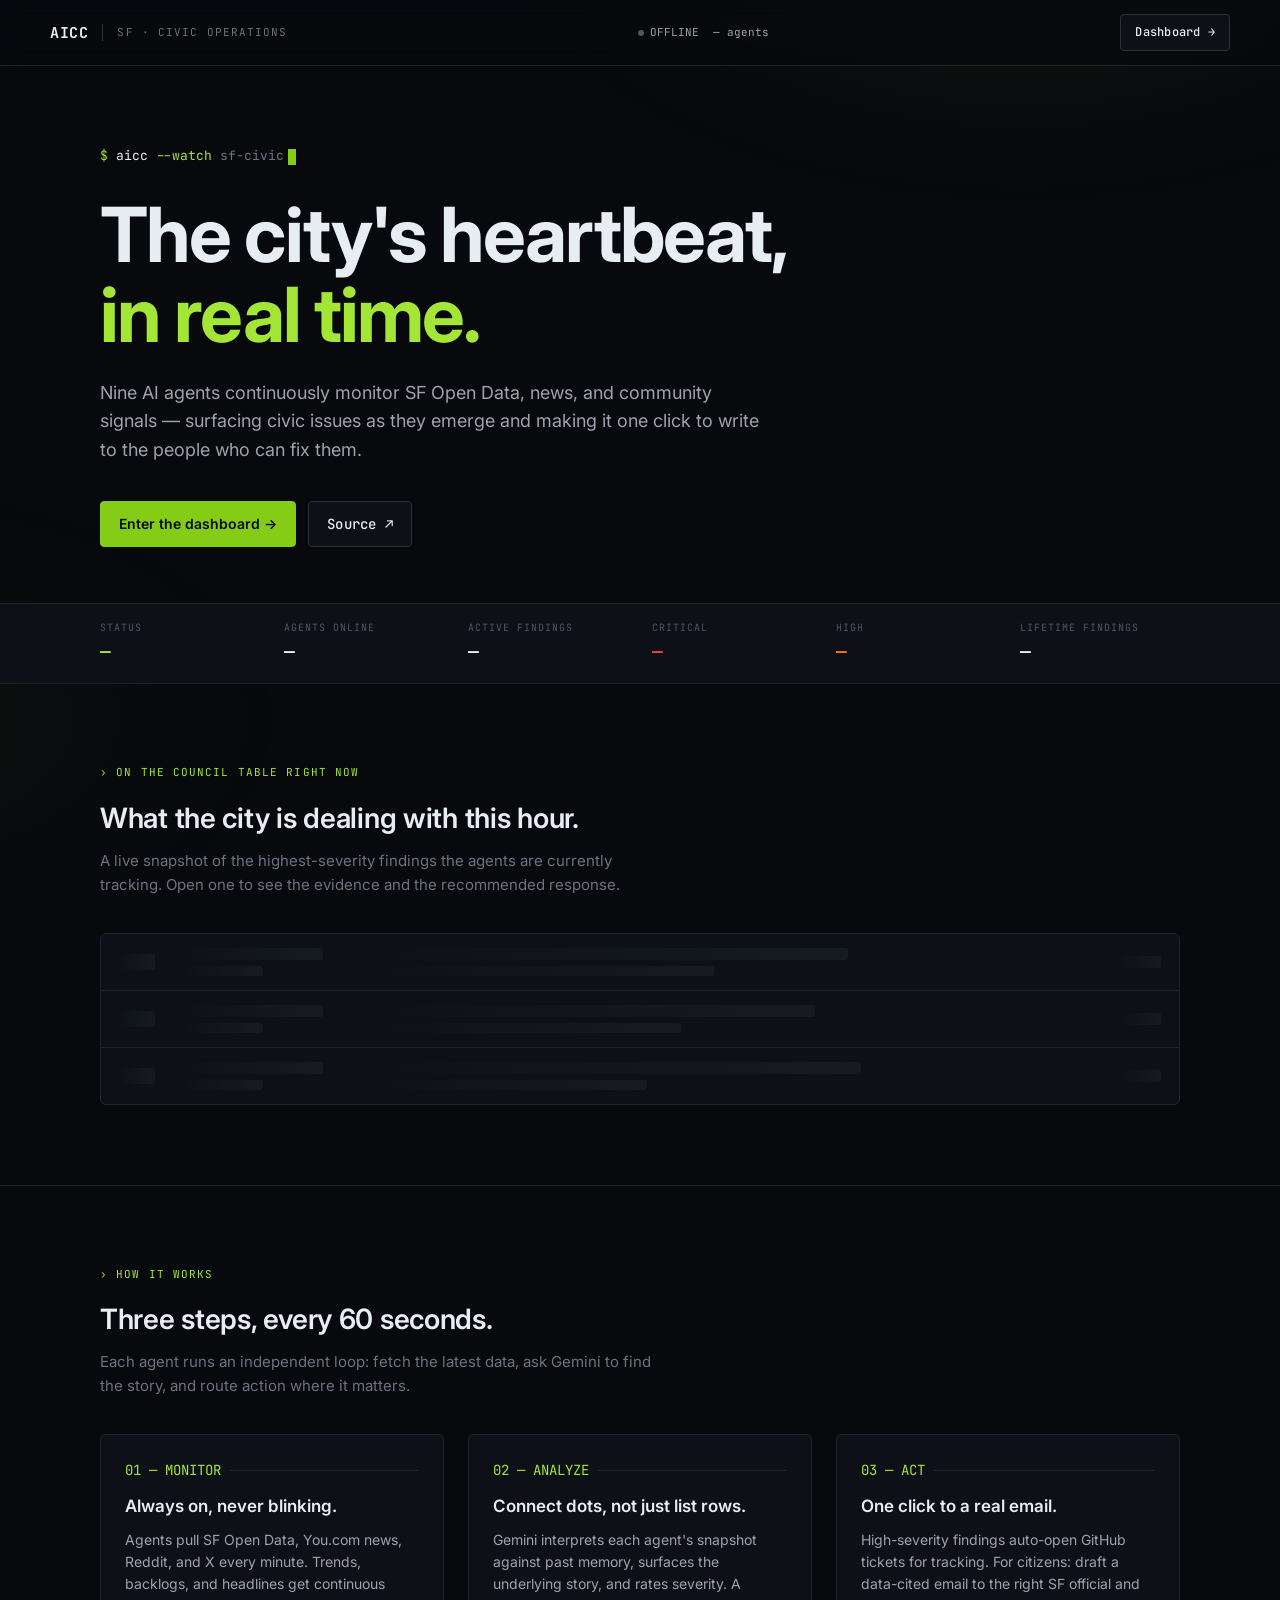
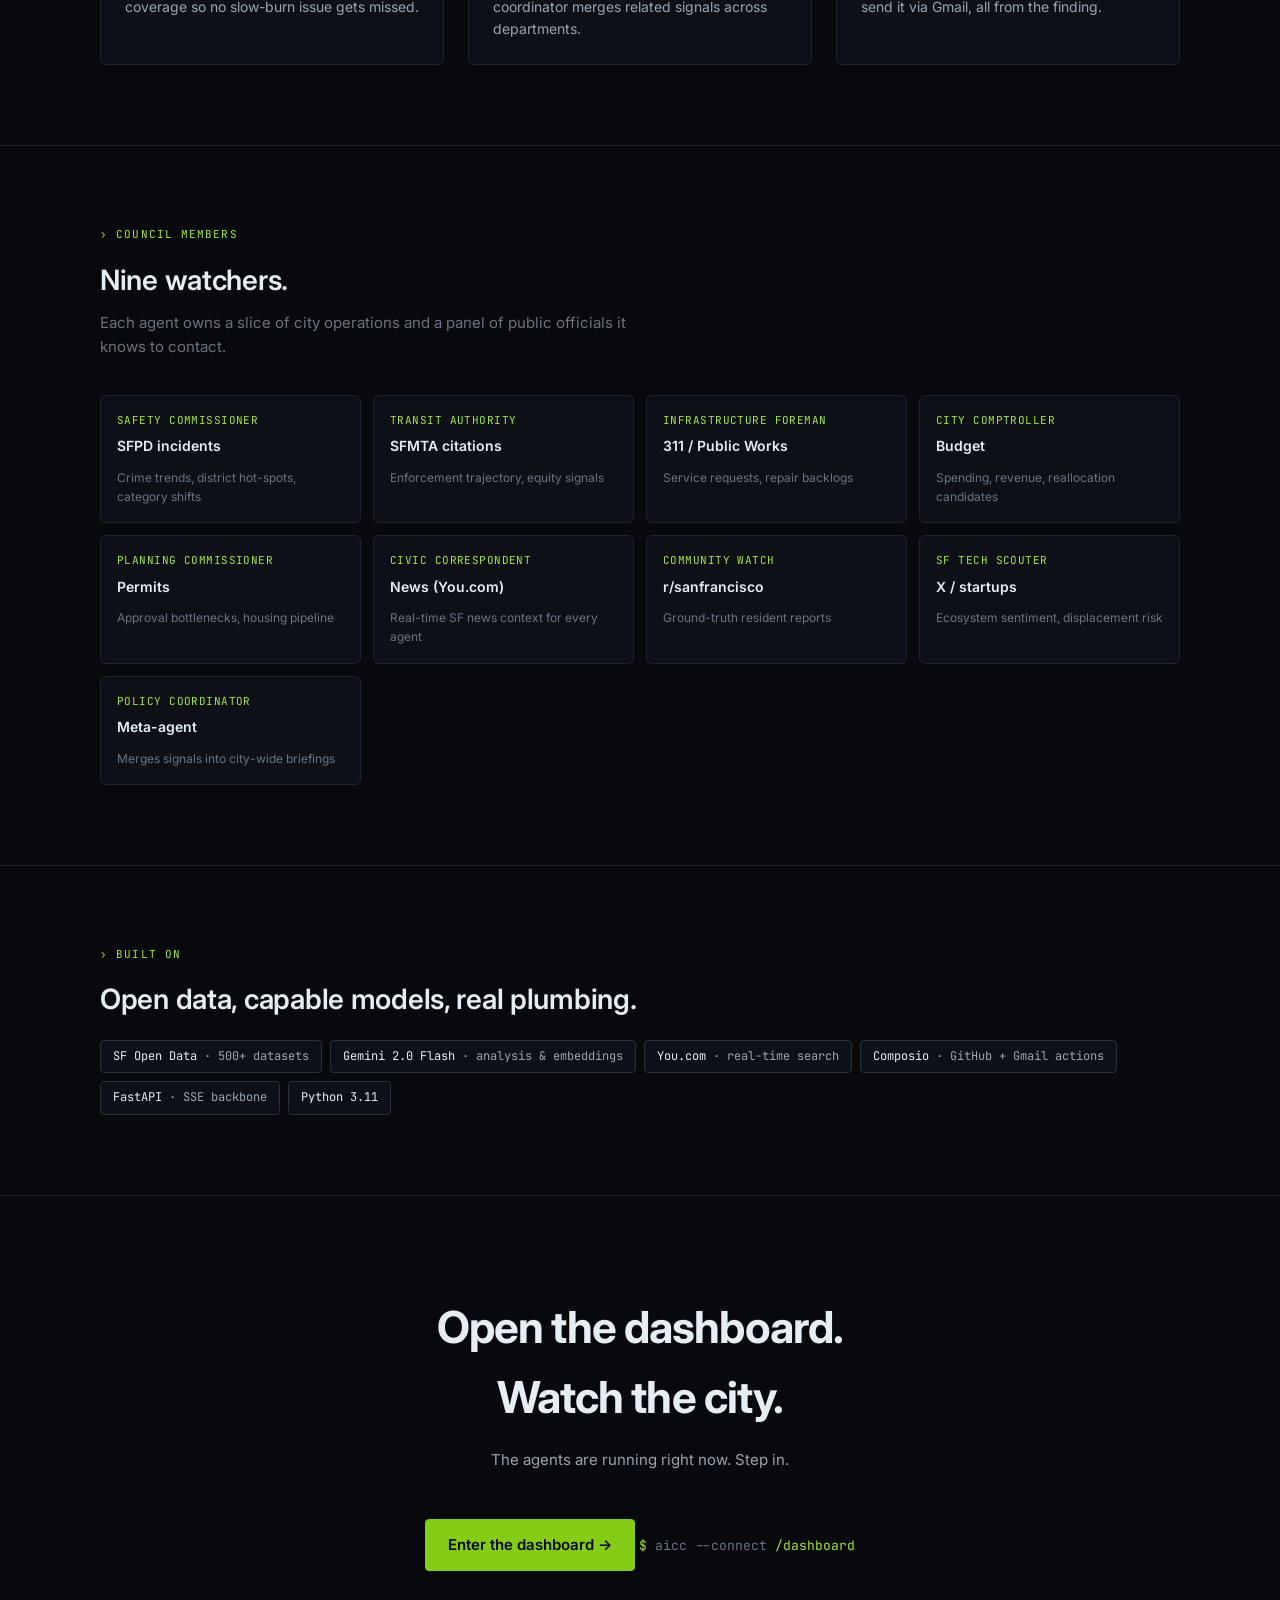
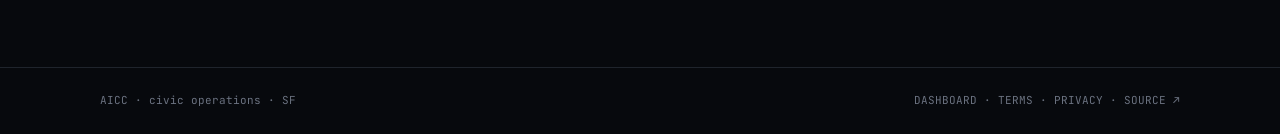
==== static/landing.html @ 6e4187e1 "landing: / serves a status-page landing; dashboard moves to /dashboard A first-time visitor lands on" ====
<!DOCTYPE html>
<html lang="en">

<head>
    <meta charset="UTF-8">
    <meta name="viewport" content="width=device-width, initial-scale=1.0">
    <title>AICC · the city's heartbeat in real time</title>
    <meta name="description" content="Nine AI agents continuously monitor San Francisco's open data, news, and community signals — surfacing civic issues as they emerge.">
    <link rel="preconnect" href="https://fonts.googleapis.com">
    <link rel="preconnect" href="https://fonts.gstatic.com" crossorigin>
    <link href="https://fonts.googleapis.com/css2?family=Inter:wght@400;500;600;700;800&family=JetBrains+Mono:wght@400;500;600;700&display=swap" rel="stylesheet">
    <style>
        :root {
            --bg: #07090d;
            --bg-2: #0d1117;
            --bg-3: #161b22;
            --border: #1f242c;
            --border-2: #2a313b;
            --border-3: #3a424f;
            --text: #e6edf3;
            --text-2: #9ca3af;
            --text-3: #6b7280;
            --text-4: #4b5563;
            --accent: #84cc16;
            --accent-2: #a3e635;
            --sev-critical: #ef4444;
            --sev-high: #f97316;
            --sev-medium: #eab308;
            --sev-low: #22c55e;
        }

        * { box-sizing: border-box; }
        html, body {
            background: var(--bg);
            color: var(--text);
            font-family: 'Inter', system-ui, sans-serif;
            font-size: 15px;
            line-height: 1.6;
            margin: 0;
            -webkit-font-smoothing: antialiased;
        }
        .mono { font-family: 'JetBrains Mono', ui-monospace, SFMono-Regular, monospace; }
        .label {
            font-family: 'JetBrains Mono', monospace;
            font-size: 11px; letter-spacing: 0.1em; text-transform: uppercase;
            color: var(--text-3);
        }
        a { color: var(--accent-2); text-decoration: none; }
        a:hover { color: var(--accent); }

        /* Subtle scanline texture in the background */
        body::before {
            content: ""; position: fixed; inset: 0; pointer-events: none;
            background:
                radial-gradient(900px 500px at 80% -10%, rgba(132, 204, 22, 0.06), transparent 60%),
                radial-gradient(700px 400px at -10% 80%, rgba(132, 204, 22, 0.04), transparent 60%);
            z-index: 0;
        }
        main, header, footer { position: relative; z-index: 1; }

        /* Header */
        .nav {
            border-bottom: 1px solid var(--border);
            padding: 14px 24px;
            background: rgba(7, 9, 13, 0.65);
            backdrop-filter: blur(10px);
            position: sticky; top: 0; z-index: 20;
        }
        .nav-inner { max-width: 1180px; margin: 0 auto; display: flex; align-items: center; justify-content: space-between; gap: 16px; }
        .brand { display: flex; align-items: center; gap: 14px; }
        .brand-mark { font-family: 'JetBrains Mono', monospace; font-weight: 700; letter-spacing: 0.04em; color: var(--text); }
        .brand-sub { padding-left: 14px; border-left: 1px solid var(--border-2); }
        .nav-status { font-family: 'JetBrains Mono', monospace; font-size: 11px; color: var(--text-2); display: flex; align-items: center; gap: 14px; }
        .live-dot {
            display: inline-block; width: 6px; height: 6px; border-radius: 50%;
            background: var(--accent); box-shadow: 0 0 8px var(--accent);
            margin-right: 6px; animation: heartbeat 1.6s ease-in-out infinite;
        }
        .live-dot.offline { background: var(--text-4); box-shadow: none; animation: none; }
        @keyframes heartbeat {
            0%, 100% { opacity: 1; transform: scale(1); }
            50% { opacity: 0.4; transform: scale(0.85); }
        }
        .btn {
            display: inline-flex; align-items: center; gap: 6px;
            padding: 8px 14px; border-radius: 4px;
            font-size: 13px; font-weight: 500;
            border: 1px solid var(--border-2);
            background: var(--bg-2); color: var(--text);
            transition: all 0.15s; cursor: pointer;
            font-family: 'Inter', sans-serif;
            text-decoration: none;
        }
        .btn:hover { border-color: var(--border-3); background: var(--bg-3); }
        .btn-primary {
            background: var(--accent); color: #07090d; border-color: var(--accent);
            font-weight: 600;
        }
        .btn-primary:hover { background: var(--accent-2); border-color: var(--accent-2); color: #07090d; }
        .btn-mono { font-family: 'JetBrains Mono', monospace; font-size: 12px; letter-spacing: 0.02em; }

        /* Hero */
        .hero { padding: 80px 24px 56px; }
        .hero-inner { max-width: 1080px; margin: 0 auto; }
        .prompt {
            font-family: 'JetBrains Mono', monospace; font-size: 13px;
            color: var(--text-3); margin-bottom: 28px;
        }
        .prompt .caret { color: var(--accent-2); }
        .prompt .cmd { color: var(--text); }
        .prompt .arg { color: var(--accent-2); }
        .prompt .cursor {
            display: inline-block; width: 8px; height: 16px;
            background: var(--accent); margin-left: 4px; vertical-align: middle;
            animation: blink 1s steps(2, end) infinite;
        }
        @keyframes blink { 50% { opacity: 0; } }

        .hero h1 {
            font-size: clamp(40px, 6vw, 76px);
            font-weight: 700; line-height: 1.05;
            letter-spacing: -0.025em;
            margin: 0 0 24px;
            color: var(--text);
        }
        .hero h1 .accent { color: var(--accent-2); }
        .hero p.lede {
            font-size: 18px; max-width: 660px;
            color: var(--text-2);
            margin: 0 0 36px;
        }
        .hero-cta { display: flex; gap: 12px; flex-wrap: wrap; align-items: center; }
        .hero-cta .btn { padding: 11px 18px; font-size: 14px; }

        /* Live strip — sits right under the hero */
        .strip {
            border-top: 1px solid var(--border);
            border-bottom: 1px solid var(--border);
            background: var(--bg-2);
            padding: 16px 24px;
        }
        .strip-inner {
            max-width: 1080px; margin: 0 auto;
            display: grid; grid-template-columns: repeat(auto-fit, minmax(140px, 1fr));
            gap: 24px;
            font-family: 'JetBrains Mono', monospace;
        }
        .strip-stat .k { font-size: 10px; color: var(--text-4); text-transform: uppercase; letter-spacing: 0.1em; }
        .strip-stat .v { font-size: 18px; font-weight: 600; color: var(--text); margin-top: 2px; }
        .strip-stat .v.crit { color: var(--sev-critical); }
        .strip-stat .v.high { color: var(--sev-high); }
        .strip-stat .v.med  { color: var(--sev-medium); }
        .strip-stat .v.low  { color: var(--sev-low); }
        .strip-stat .v.acc  { color: var(--accent-2); }

        /* Section scaffolding */
        section.block { padding: 80px 24px; border-bottom: 1px solid var(--border); }
        .block-inner { max-width: 1080px; margin: 0 auto; }
        .block h2 {
            font-size: 28px; font-weight: 600;
            letter-spacing: -0.01em; margin: 0 0 8px;
            color: var(--text);
        }
        .block .sub { color: var(--text-3); margin: 0 0 36px; max-width: 560px; }
        .block .kicker {
            font-family: 'JetBrains Mono', monospace; font-size: 11px;
            color: var(--accent-2); letter-spacing: 0.1em; text-transform: uppercase;
            margin-bottom: 14px;
        }

        /* Council preview */
        .council-list {
            display: grid; gap: 1px;
            background: var(--border); border: 1px solid var(--border);
            border-radius: 6px; overflow: hidden;
        }
        .council-row {
            display: grid; grid-template-columns: 48px 180px 1fr 96px;
            gap: 16px; padding: 14px 18px; align-items: center;
            background: var(--bg-2); transition: background 0.15s;
            cursor: pointer;
        }
        .council-row:hover { background: var(--bg-3); }
        .council-row .agent { font-size: 13px; color: var(--text); font-weight: 500; }
        .council-row .agent-sub { font-family: 'JetBrains Mono', monospace; font-size: 10px; color: var(--text-3); text-transform: uppercase; letter-spacing: 0.08em; margin-top: 2px; }
        .council-row .issue { font-size: 14px; color: var(--text); }
        .council-row .issue-sub { font-size: 12px; color: var(--text-3); margin-top: 2px; }
        .council-row .age { font-family: 'JetBrains Mono', monospace; font-size: 11px; color: var(--text-3); text-align: right; }
        .sev-bar { display: inline-flex; gap: 2px; align-items: center; }
        .sev-bar > span { display: inline-block; width: 8px; height: 18px; background: var(--border-2); border-radius: 1px; }
        .sev-bar.critical > span:nth-child(-n+3) { background: var(--sev-critical); box-shadow: 0 0 6px color-mix(in srgb, var(--sev-critical) 50%, transparent); }
        .sev-bar.high > span:nth-child(-n+2) { background: var(--sev-high); }
        .sev-bar.medium > span:nth-child(-n+1) { background: var(--sev-medium); }
        .sev-bar.low > span:nth-child(-n+1) { background: var(--sev-low); opacity: 0.6; }

        /* How it works — three steps */
        .steps {
            display: grid; gap: 24px;
            grid-template-columns: repeat(auto-fit, minmax(260px, 1fr));
        }
        .step {
            border: 1px solid var(--border); border-radius: 6px;
            background: var(--bg-2); padding: 24px;
        }
        .step .num {
            font-family: 'JetBrains Mono', monospace; font-size: 14px;
            color: var(--accent-2); margin-bottom: 12px;
            display: flex; align-items: center; gap: 8px;
        }
        .step .num::after {
            content: ""; flex: 1; height: 1px; background: var(--border);
        }
        .step h3 { font-size: 17px; font-weight: 600; margin: 0 0 8px; color: var(--text); }
        .step p { font-size: 14px; color: var(--text-2); margin: 0; }

        /* Agent roster (9 cells) */
        .agents-grid {
            display: grid; gap: 12px;
            grid-template-columns: repeat(auto-fit, minmax(240px, 1fr));
        }
        .agent-card {
            border: 1px solid var(--border); border-radius: 6px;
            background: var(--bg-2); padding: 16px;
            display: flex; flex-direction: column; gap: 6px;
            transition: border-color 0.15s, background 0.15s;
        }
        .agent-card:hover { border-color: var(--border-3); background: var(--bg-3); }
        .agent-card .role { font-size: 14px; font-weight: 600; color: var(--text); }
        .agent-card .name { font-family: 'JetBrains Mono', monospace; font-size: 11px; color: var(--accent-2); letter-spacing: 0.04em; }
        .agent-card .src { font-size: 12px; color: var(--text-3); margin-top: 4px; }

        /* Stack chips */
        .stack-row {
            display: flex; flex-wrap: wrap; gap: 8px;
        }
        .chip {
            font-family: 'JetBrains Mono', monospace; font-size: 12px;
            padding: 6px 12px; border-radius: 4px;
            background: var(--bg-2); border: 1px solid var(--border-2);
            color: var(--text-2);
        }
        .chip .v { color: var(--text); }

        /* Final CTA block */
        .endcap {
            padding: 96px 24px;
            text-align: center;
        }
        .endcap h2 {
            font-size: clamp(28px, 4vw, 44px); font-weight: 700;
            letter-spacing: -0.02em; margin: 0 0 16px;
        }
        .endcap p { color: var(--text-2); max-width: 520px; margin: 0 auto 28px; }
        .endcap .terminal {
            display: inline-block; font-family: 'JetBrains Mono', monospace;
            font-size: 13px; color: var(--text-3); margin-top: 36px;
        }
        .endcap .terminal .acc { color: var(--accent-2); }

        /* Footer */
        .footer {
            border-top: 1px solid var(--border);
            padding: 24px;
            font-family: 'JetBrains Mono', monospace; font-size: 11px;
            color: var(--text-3);
        }
        .footer-inner { max-width: 1080px; margin: 0 auto; display: flex; flex-wrap: wrap; justify-content: space-between; gap: 12px; }
        .footer a { color: var(--text-3); }
        .footer a:hover { color: var(--accent-2); }

        /* Loading state */
        .ph {
            background: linear-gradient(90deg, var(--bg-2) 0%, var(--bg-3) 50%, var(--bg-2) 100%);
            background-size: 200% 100%;
            animation: shimmer 1.6s infinite;
            border-radius: 3px;
        }
        @keyframes shimmer {
            0% { background-position: 200% 0; }
            100% { background-position: -200% 0; }
        }

        @media (max-width: 700px) {
            .council-row { grid-template-columns: 36px 1fr 72px; }
            .council-row .agent-col { display: none; }
        }
    </style>
</head>

<body>
    <header class="nav">
        <div class="nav-inner">
            <div class="brand">
                <span class="brand-mark">AICC</span>
                <span class="brand-sub label">SF · Civic Operations</span>
            </div>
            <div class="nav-status">
                <span><span id="nav-dot" class="live-dot offline"></span><span id="nav-label">CONNECTING…</span></span>
                <span class="hidden-narrow"><span id="nav-agents">—</span> agents</span>
            </div>
            <a href="/dashboard" class="btn btn-mono">Dashboard →</a>
        </div>
    </header>

    <main>
        <!-- Hero -->
        <section class="hero">
            <div class="hero-inner">
                <div class="prompt">
                    <span class="caret">$</span> <span class="cmd">aicc</span> <span class="arg">--watch</span> sf-civic<span class="cursor"></span>
                </div>
                <h1>The city's heartbeat,<br><span class="accent">in real time.</span></h1>
                <p class="lede">Nine AI agents continuously monitor SF Open Data, news, and community signals — surfacing civic issues as they emerge and making it one click to write to the people who can fix them.</p>
                <div class="hero-cta">
                    <a href="/dashboard" class="btn btn-primary">Enter the dashboard →</a>
                    <a href="https://github.com/jin-dalrae/2602-SF-AI-city-council" target="_blank" rel="noopener" class="btn btn-mono">Source ↗</a>
                </div>
            </div>
        </section>

        <!-- Live strip -->
        <div class="strip">
            <div class="strip-inner">
                <div class="strip-stat">
                    <div class="k">Status</div>
                    <div class="v acc" id="stat-status">—</div>
                </div>
                <div class="strip-stat">
                    <div class="k">Agents online</div>
                    <div class="v" id="stat-agents">—</div>
                </div>
                <div class="strip-stat">
                    <div class="k">Active findings</div>
                    <div class="v" id="stat-findings">—</div>
                </div>
                <div class="strip-stat">
                    <div class="k">Critical</div>
                    <div class="v crit" id="stat-critical">—</div>
                </div>
                <div class="strip-stat">
                    <div class="k">High</div>
                    <div class="v high" id="stat-high">—</div>
                </div>
                <div class="strip-stat">
                    <div class="k">Lifetime findings</div>
                    <div class="v" id="stat-history">—</div>
                </div>
            </div>
        </div>

        <!-- Council preview -->
        <section class="block">
            <div class="block-inner">
                <div class="kicker">› On the council table right now</div>
                <h2>What the city is dealing with this hour.</h2>
                <p class="sub">A live snapshot of the highest-severity findings the agents are currently tracking. Open one to see the evidence and the recommended response.</p>
                <div class="council-list" id="council-list">
                    <!-- placeholder rows -->
                    <div class="council-row">
                        <div class="ph" style="height: 16px; width: 36px"></div>
                        <div><div class="ph" style="height: 12px; width: 140px"></div><div class="ph" style="height: 10px; width: 80px; margin-top: 6px"></div></div>
                        <div><div class="ph" style="height: 12px; width: 70%"></div><div class="ph" style="height: 10px; width: 50%; margin-top: 6px"></div></div>
                        <div class="ph" style="height: 12px; width: 40px; margin-left: auto"></div>
                    </div>
                    <div class="council-row">
                        <div class="ph" style="height: 16px; width: 36px"></div>
                        <div><div class="ph" style="height: 12px; width: 140px"></div><div class="ph" style="height: 10px; width: 80px; margin-top: 6px"></div></div>
                        <div><div class="ph" style="height: 12px; width: 65%"></div><div class="ph" style="height: 10px; width: 45%; margin-top: 6px"></div></div>
                        <div class="ph" style="height: 12px; width: 40px; margin-left: auto"></div>
                    </div>
                    <div class="council-row">
                        <div class="ph" style="height: 16px; width: 36px"></div>
                        <div><div class="ph" style="height: 12px; width: 140px"></div><div class="ph" style="height: 10px; width: 80px; margin-top: 6px"></div></div>
                        <div><div class="ph" style="height: 12px; width: 72%"></div><div class="ph" style="height: 10px; width: 40%; margin-top: 6px"></div></div>
                        <div class="ph" style="height: 12px; width: 40px; margin-left: auto"></div>
                    </div>
                </div>
            </div>
        </section>

        <!-- How it works -->
        <section class="block">
            <div class="block-inner">
                <div class="kicker">› How it works</div>
                <h2>Three steps, every 60 seconds.</h2>
                <p class="sub">Each agent runs an independent loop: fetch the latest data, ask Gemini to find the story, and route action where it matters.</p>
                <div class="steps">
                    <div class="step">
                        <div class="num">01 — MONITOR</div>
                        <h3>Always on, never blinking.</h3>
                        <p>Agents pull SF Open Data, You.com news, Reddit, and X every minute. Trends, backlogs, and headlines get continuous coverage so no slow-burn issue gets missed.</p>
                    </div>
                    <div class="step">
                        <div class="num">02 — ANALYZE</div>
                        <h3>Connect dots, not just list rows.</h3>
                        <p>Gemini interprets each agent's snapshot against past memory, surfaces the underlying story, and rates severity. A coordinator merges related signals across departments.</p>
                    </div>
                    <div class="step">
                        <div class="num">03 — ACT</div>
                        <h3>One click to a real email.</h3>
                        <p>High-severity findings auto-open GitHub tickets for tracking. For citizens: draft a data-cited email to the right SF official and send it via Gmail, all from the finding.</p>
                    </div>
                </div>
            </div>
        </section>

        <!-- Agent roster -->
        <section class="block">
            <div class="block-inner">
                <div class="kicker">› Council members</div>
                <h2>Nine watchers.</h2>
                <p class="sub">Each agent owns a slice of city operations and a panel of public officials it knows to contact.</p>
                <div class="agents-grid">
                    <div class="agent-card">
                        <span class="name">SAFETY COMMISSIONER</span>
                        <span class="role">SFPD incidents</span>
                        <span class="src">Crime trends, district hot-spots, category shifts</span>
                    </div>
                    <div class="agent-card">
                        <span class="name">TRANSIT AUTHORITY</span>
                        <span class="role">SFMTA citations</span>
                        <span class="src">Enforcement trajectory, equity signals</span>
                    </div>
                    <div class="agent-card">
                        <span class="name">INFRASTRUCTURE FOREMAN</span>
                        <span class="role">311 / Public Works</span>
                        <span class="src">Service requests, repair backlogs</span>
                    </div>
                    <div class="agent-card">
                        <span class="name">CITY COMPTROLLER</span>
                        <span class="role">Budget</span>
                        <span class="src">Spending, revenue, reallocation candidates</span>
                    </div>
                    <div class="agent-card">
                        <span class="name">PLANNING COMMISSIONER</span>
                        <span class="role">Permits</span>
                        <span class="src">Approval bottlenecks, housing pipeline</span>
                    </div>
                    <div class="agent-card">
                        <span class="name">CIVIC CORRESPONDENT</span>
                        <span class="role">News (You.com)</span>
                        <span class="src">Real-time SF news context for every agent</span>
                    </div>
                    <div class="agent-card">
                        <span class="name">COMMUNITY WATCH</span>
                        <span class="role">r/sanfrancisco</span>
                        <span class="src">Ground-truth resident reports</span>
                    </div>
                    <div class="agent-card">
                        <span class="name">SF TECH SCOUTER</span>
                        <span class="role">X / startups</span>
                        <span class="src">Ecosystem sentiment, displacement risk</span>
                    </div>
                    <div class="agent-card">
                        <span class="name">POLICY COORDINATOR</span>
                        <span class="role">Meta-agent</span>
                        <span class="src">Merges signals into city-wide briefings</span>
                    </div>
                </div>
            </div>
        </section>

        <!-- Tech stack -->
        <section class="block">
            <div class="block-inner">
                <div class="kicker">› Built on</div>
                <h2>Open data, capable models, real plumbing.</h2>
                <div class="stack-row" style="margin-top: 18px">
                    <span class="chip"><span class="v">SF Open Data</span> · 500+ datasets</span>
                    <span class="chip"><span class="v">Gemini 2.0 Flash</span> · analysis &amp; embeddings</span>
                    <span class="chip"><span class="v">You.com</span> · real-time search</span>
                    <span class="chip"><span class="v">Composio</span> · GitHub + Gmail actions</span>
                    <span class="chip"><span class="v">FastAPI</span> · SSE backbone</span>
                    <span class="chip"><span class="v">Python 3.11</span></span>
                </div>
            </div>
        </section>

        <!-- Endcap -->
        <section class="endcap">
            <div class="block-inner">
                <h2>Open the dashboard.<br>Watch the city.</h2>
                <p>The agents are running right now. Step in.</p>
                <a href="/dashboard" class="btn btn-primary" style="padding: 13px 22px; font-size: 15px">Enter the dashboard →</a>
                <div class="terminal">
                    <span class="acc">$</span> aicc --connect <span class="acc">/dashboard</span>
                </div>
            </div>
        </section>
    </main>

    <footer class="footer">
        <div class="footer-inner">
            <span>AICC · civic operations · SF</span>
            <span>
                <a href="/dashboard">DASHBOARD</a> ·
                <a href="/terms">TERMS</a> ·
                <a href="/privacy">PRIVACY</a> ·
                <a href="https://github.com/jin-dalrae/2602-SF-AI-city-council" target="_blank" rel="noopener">SOURCE ↗</a>
            </span>
        </div>
    </footer>

    <script>
    // ── Live data pulls (no SSE on landing; one-shot snapshot) ──
    const $ = (id) => document.getElementById(id);
    const fmt = (n) => (n == null ? '—' : String(n));

    function timeAgo(ts) {
        if (!ts) return '—';
        const diff = Math.floor((Date.now() - new Date(ts).getTime()) / 1000);
        if (diff < 60) return `${diff}s`;
        if (diff < 3600) return `${Math.floor(diff/60)}m`;
        if (diff < 86400) return `${Math.floor(diff/3600)}h`;
        return `${Math.floor(diff/86400)}d`;
    }

    function escapeHtml(str) {
        return String(str ?? '')
            .replace(/&/g, '&amp;').replace(/</g, '&lt;').replace(/>/g, '&gt;')
            .replace(/"/g, '&quot;').replace(/'/g, '&#039;');
    }

    function sevBar(s) {
        const cls = ['critical', 'high', 'medium', 'low'].includes((s || '').toLowerCase()) ? s.toLowerCase() : 'low';
        return `<span class="sev-bar ${cls}"><span></span><span></span><span></span></span>`;
    }

    async function loadStatus() {
        try {
            const resp = await fetch('/api/agents/status');
            const data = await resp.json();
            const agents = data.agents || {};
            const running = Object.values(agents).filter(a => (a.status || '').includes('RUNNING')).length;
            const total = Object.keys(agents).length;

            if (data.is_running) {
                $('nav-dot').classList.remove('offline');
                $('nav-label').textContent = 'LIVE';
                $('stat-status').textContent = 'LIVE';
            } else {
                $('nav-dot').classList.add('offline');
                $('nav-label').textContent = 'STANDBY';
                $('stat-status').textContent = 'STANDBY';
                $('stat-status').classList.remove('acc');
            }
            $('nav-agents').textContent = `${running}/${total}`;
            $('stat-agents').textContent = `${running}/${total}`;
            $('stat-findings').textContent = fmt(data.total_findings);
            $('stat-history').textContent = fmt(data.historical_count);
        } catch (err) {
            $('nav-label').textContent = 'OFFLINE';
            console.error('status err', err);
        }
    }

    async function loadCouncil() {
        try {
            const resp = await fetch('/api/findings/history?limit=300');
            const data = await resp.json();
            const history = data.history || [];

            // Dedupe by {agent}:{title}, keep most recent.
            const byKey = new Map();
            for (const f of history) {
                const key = `${f.agent_name}:${f.issue_title || ''}`;
                const prev = byKey.get(key);
                if (!prev || new Date(f.timestamp || 0) > new Date(prev.timestamp || 0)) {
                    byKey.set(key, f);
                }
            }
            const dedup = Array.from(byKey.values()).filter(f =>
                !(f.agent_name || '').startsWith('Collaboration:')
            );

            const order = { critical: 0, high: 1, medium: 2, low: 3 };
            dedup.sort((a, b) => {
                const sa = order[(a.severity || 'low').toLowerCase()] ?? 3;
                const sb = order[(b.severity || 'low').toLowerCase()] ?? 3;
                if (sa !== sb) return sa - sb;
                return new Date(b.timestamp || 0) - new Date(a.timestamp || 0);
            });

            const counts = { critical: 0, high: 0, medium: 0, low: 0 };
            dedup.forEach(f => {
                const s = (f.severity || 'low').toLowerCase();
                if (s in counts) counts[s]++;
            });
            $('stat-critical').textContent = counts.critical;
            $('stat-high').textContent = counts.high;

            const top = dedup.slice(0, 5);
            if (!top.length) {
                $('council-list').innerHTML = `
                    <div class="council-row" style="grid-template-columns: 1fr">
                        <div style="color: var(--text-3); font-family: 'JetBrains Mono', monospace; font-size: 12px">
                            › agents are warming up — first findings appear within 60s
                        </div>
                    </div>`;
                return;
            }
            $('council-list').innerHTML = top.map(f => `
                <a class="council-row" href="/dashboard" style="text-decoration: none; color: inherit">
                    ${sevBar(f.severity)}
                    <div class="agent-col">
                        <div class="agent">${escapeHtml(f.agent_name)}</div>
                        <div class="agent-sub">${escapeHtml(f.department || '')}</div>
                    </div>
                    <div>
                        <div class="issue">${escapeHtml(f.issue_title || 'Analyzing…')}</div>
                        <div class="issue-sub">${escapeHtml((f.summary || '').slice(0, 120))}${(f.summary || '').length > 120 ? '…' : ''}</div>
                    </div>
                    <div class="age">${timeAgo(f.timestamp)}</div>
                </a>
            `).join('');
        } catch (err) {
            console.error('council err', err);
        }
    }

    loadStatus();
    loadCouncil();
    setInterval(loadStatus, 30000);
    setInterval(loadCouncil, 60000);
    </script>
</body>

</html>
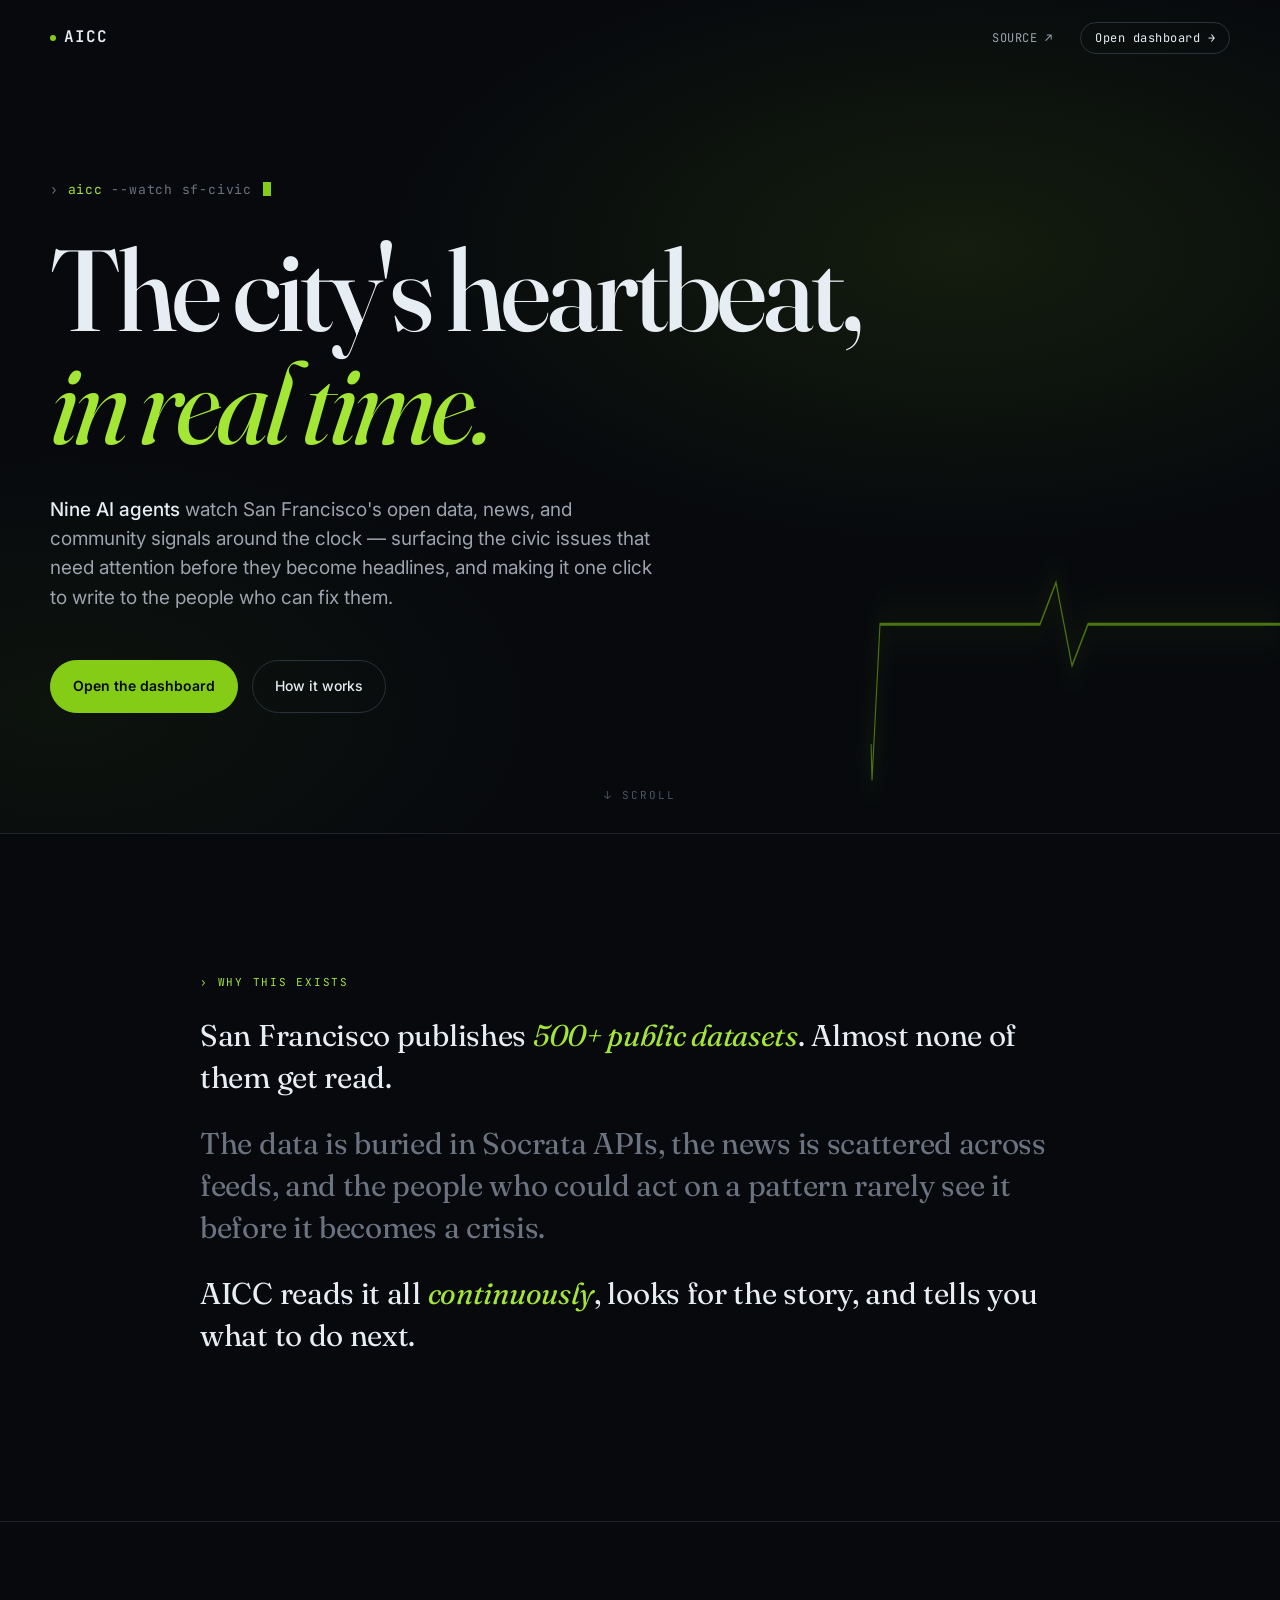
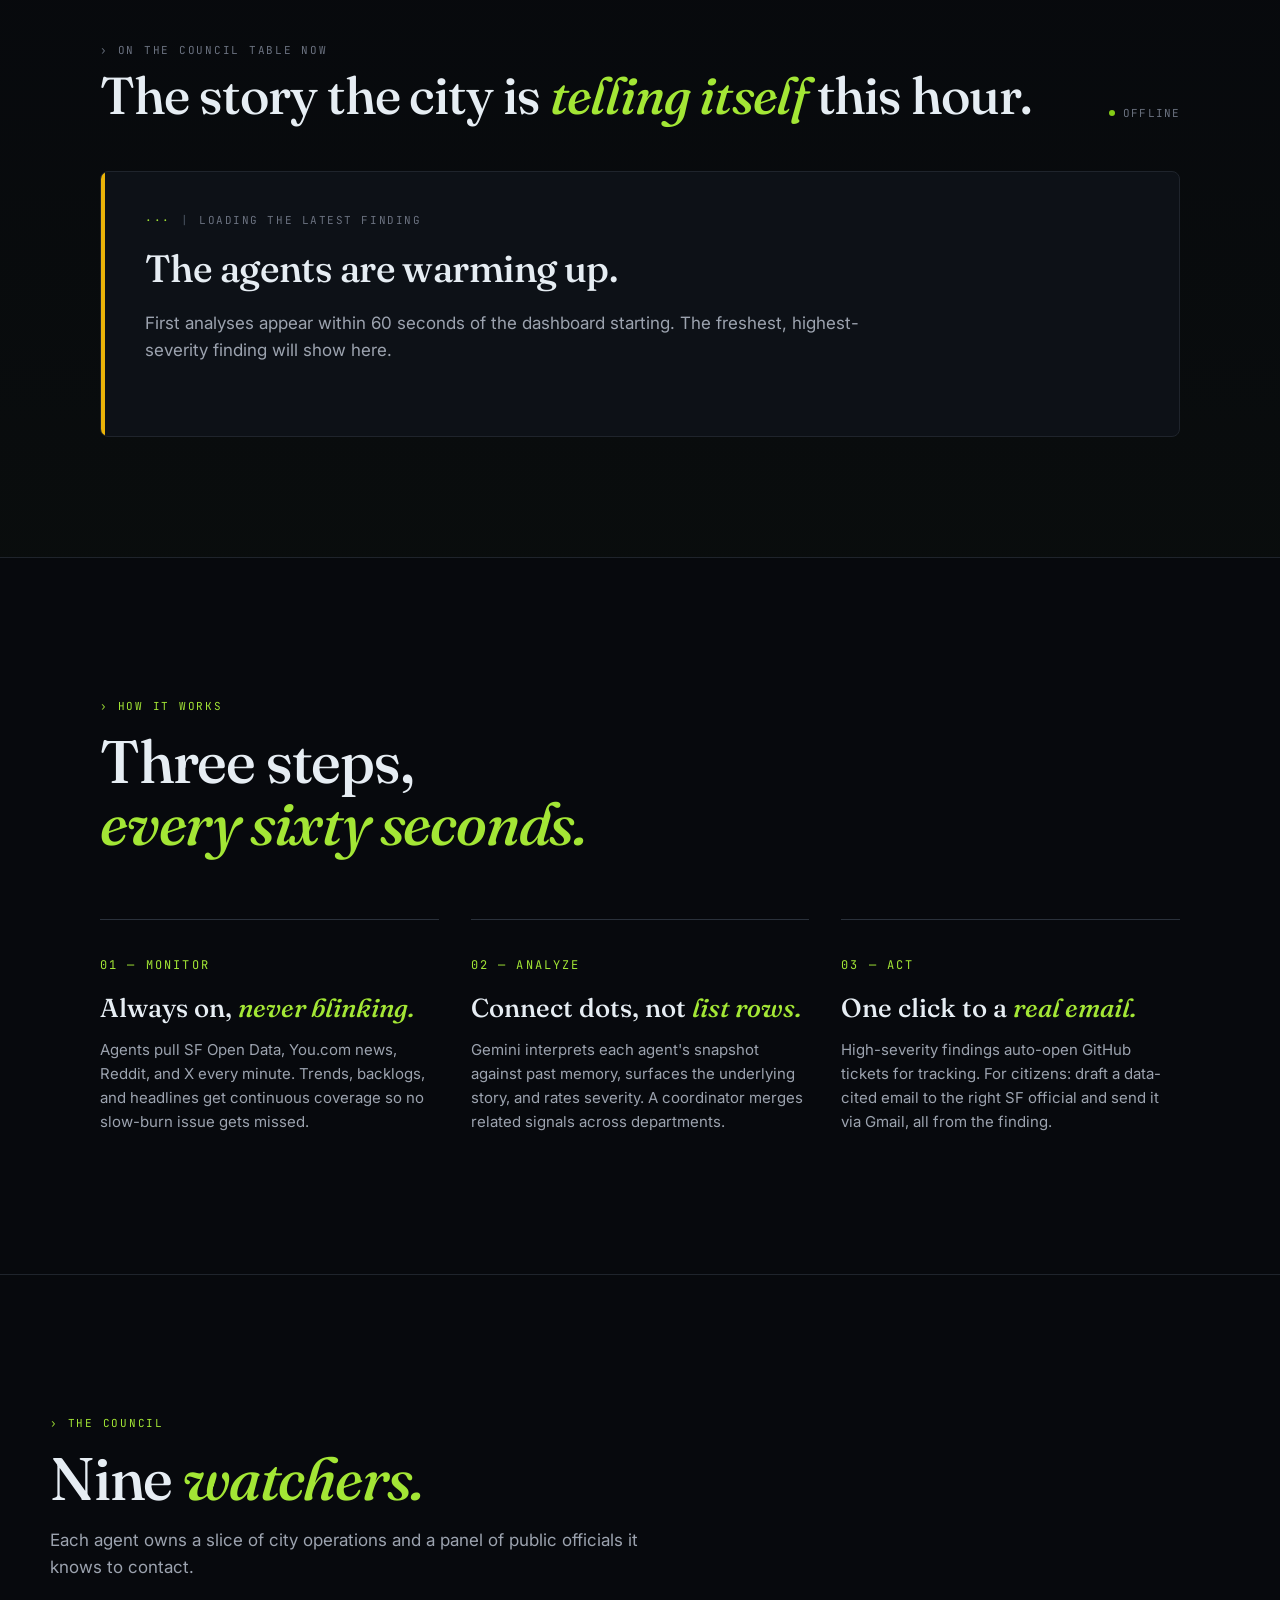
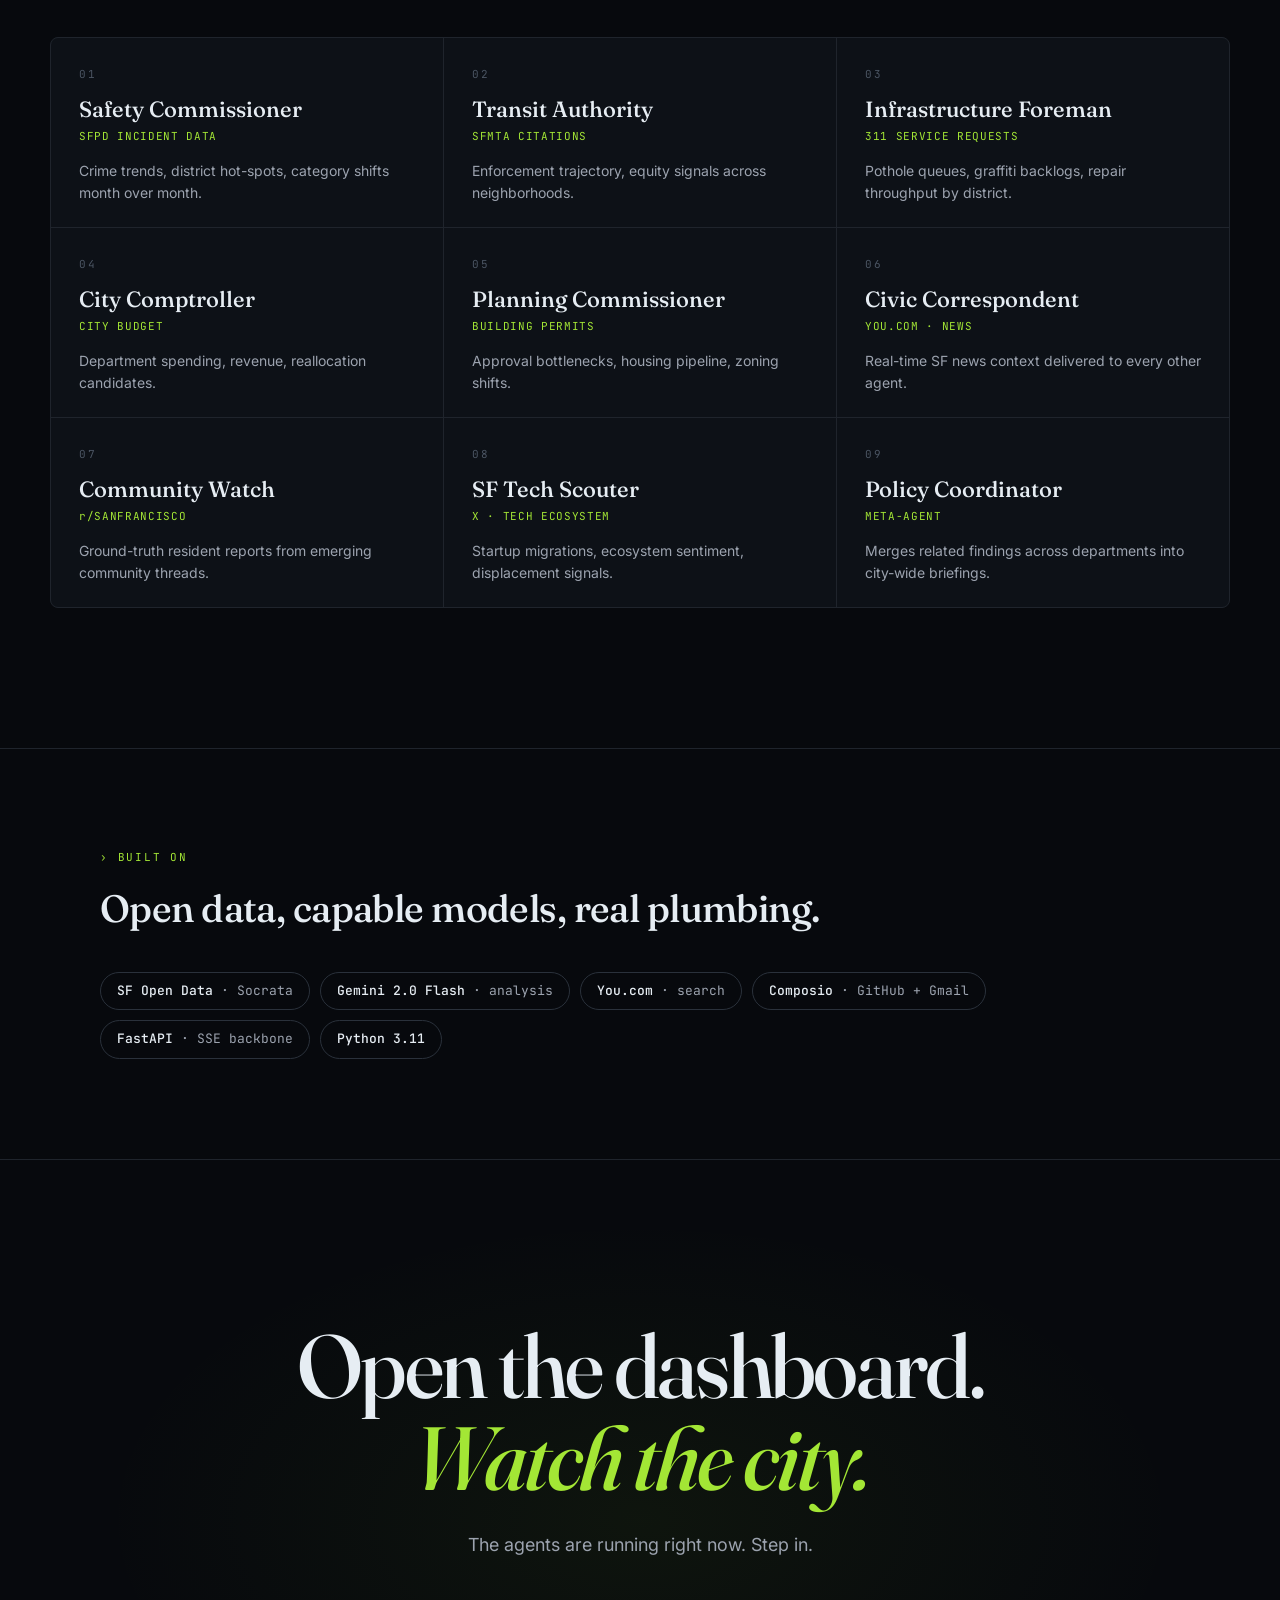
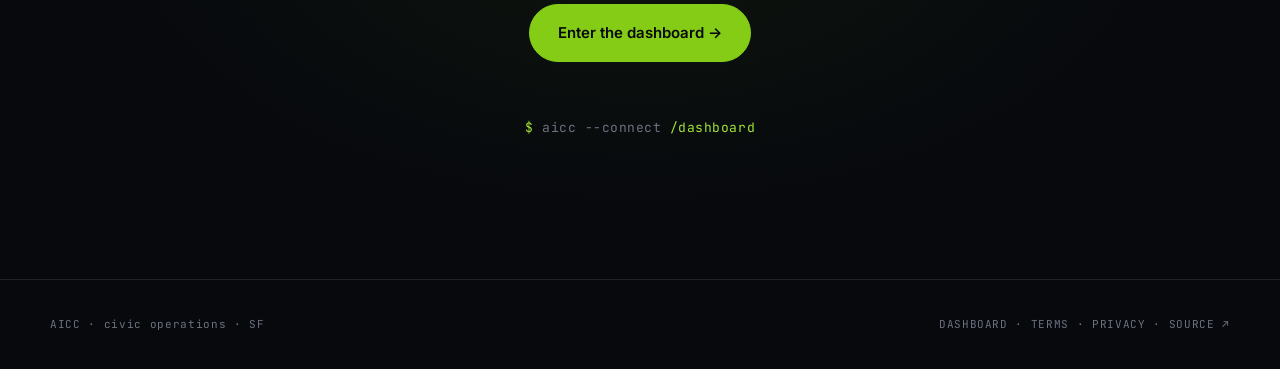
==== commit 1be98f11: "landing: editorial redesign — distinct from the dashboard First version read as dashboard chrome (li" ====
--- a/static/landing.html
+++ b/static/landing.html
@@ -8,12 +8,13 @@
     <meta name="description" content="Nine AI agents continuously monitor San Francisco's open data, news, and community signals — surfacing civic issues as they emerge.">
     <link rel="preconnect" href="https://fonts.googleapis.com">
     <link rel="preconnect" href="https://fonts.gstatic.com" crossorigin>
-    <link href="https://fonts.googleapis.com/css2?family=Inter:wght@400;500;600;700;800&family=JetBrains+Mono:wght@400;500;600;700&display=swap" rel="stylesheet">
+    <link href="https://fonts.googleapis.com/css2?family=Fraunces:opsz,wght@9..144,400;9..144,500;9..144,600;9..144,700&family=Inter:wght@400;500;600;700&family=JetBrains+Mono:wght@400;500;600&display=swap" rel="stylesheet">
     <style>
         :root {
             --bg: #07090d;
             --bg-2: #0d1117;
             --bg-3: #161b22;
+            --bg-4: #1c2128;
             --border: #1f242c;
             --border-2: #2a313b;
             --border-3: #3a424f;
@@ -34,463 +35,586 @@
             background: var(--bg);
             color: var(--text);
             font-family: 'Inter', system-ui, sans-serif;
-            font-size: 15px;
+            font-size: 16px;
             line-height: 1.6;
             margin: 0;
             -webkit-font-smoothing: antialiased;
         }
-        .mono { font-family: 'JetBrains Mono', ui-monospace, SFMono-Regular, monospace; }
+        .mono { font-family: 'JetBrains Mono', ui-monospace, monospace; }
+        .serif { font-family: 'Fraunces', Georgia, serif; }
         .label {
             font-family: 'JetBrains Mono', monospace;
-            font-size: 11px; letter-spacing: 0.1em; text-transform: uppercase;
+            font-size: 11px; letter-spacing: 0.16em; text-transform: uppercase;
             color: var(--text-3);
         }
-        a { color: var(--accent-2); text-decoration: none; }
+        a { color: var(--accent-2); text-decoration: none; transition: color 0.15s; }
         a:hover { color: var(--accent); }
 
-        /* Subtle scanline texture in the background */
-        body::before {
-            content: ""; position: fixed; inset: 0; pointer-events: none;
-            background:
-                radial-gradient(900px 500px at 80% -10%, rgba(132, 204, 22, 0.06), transparent 60%),
-                radial-gradient(700px 400px at -10% 80%, rgba(132, 204, 22, 0.04), transparent 60%);
-            z-index: 0;
-        }
-        main, header, footer { position: relative; z-index: 1; }
-
-        /* Header */
-        .nav {
-            border-bottom: 1px solid var(--border);
-            padding: 14px 24px;
-            background: rgba(7, 9, 13, 0.65);
-            backdrop-filter: blur(10px);
-            position: sticky; top: 0; z-index: 20;
-        }
-        .nav-inner { max-width: 1180px; margin: 0 auto; display: flex; align-items: center; justify-content: space-between; gap: 16px; }
-        .brand { display: flex; align-items: center; gap: 14px; }
-        .brand-mark { font-family: 'JetBrains Mono', monospace; font-weight: 700; letter-spacing: 0.04em; color: var(--text); }
-        .brand-sub { padding-left: 14px; border-left: 1px solid var(--border-2); }
-        .nav-status { font-family: 'JetBrains Mono', monospace; font-size: 11px; color: var(--text-2); display: flex; align-items: center; gap: 14px; }
-        .live-dot {
+        /* Editorial-feel nav: small, quiet */
+        nav.top {
+            position: absolute; top: 0; left: 0; right: 0; z-index: 30;
+            padding: 24px 32px;
+        }
+        nav.top .inner { max-width: 1180px; margin: 0 auto; display: flex; align-items: center; justify-content: space-between; }
+        nav.top .brand {
+            font-family: 'JetBrains Mono', monospace; font-weight: 600; letter-spacing: 0.06em;
+            color: var(--text);
+        }
+        nav.top .brand .dot {
             display: inline-block; width: 6px; height: 6px; border-radius: 50%;
-            background: var(--accent); box-shadow: 0 0 8px var(--accent);
-            margin-right: 6px; animation: heartbeat 1.6s ease-in-out infinite;
-        }
-        .live-dot.offline { background: var(--text-4); box-shadow: none; animation: none; }
-        @keyframes heartbeat {
-            0%, 100% { opacity: 1; transform: scale(1); }
-            50% { opacity: 0.4; transform: scale(0.85); }
-        }
+            background: var(--accent); margin-right: 8px; vertical-align: middle;
+        }
+        nav.top .links a {
+            font-family: 'JetBrains Mono', monospace; font-size: 12px;
+            margin-left: 24px; color: var(--text-2); letter-spacing: 0.04em;
+        }
+        nav.top .links a:hover { color: var(--text); }
+        nav.top .links a.pill {
+            padding: 7px 14px; border: 1px solid var(--border-2);
+            border-radius: 999px; color: var(--text);
+        }
+        nav.top .links a.pill:hover { border-color: var(--accent); color: var(--accent); }
+
+        /* HERO ---------------------------------------------------------- */
+        .hero {
+            position: relative; overflow: hidden;
+            min-height: 92vh;
+            padding: 180px 32px 120px;
+            display: flex; align-items: center;
+        }
+        .hero-inner { max-width: 1180px; margin: 0 auto; width: 100%; position: relative; z-index: 2; }
+
+        .hero-kicker {
+            font-family: 'JetBrains Mono', monospace; font-size: 13px;
+            color: var(--text-3); letter-spacing: 0.06em;
+            margin-bottom: 32px;
+        }
+        .hero-kicker .acc { color: var(--accent-2); }
+        .hero-kicker .blink {
+            display: inline-block; width: 8px; height: 14px;
+            background: var(--accent); margin-left: 2px; vertical-align: -2px;
+            animation: blink 1.05s steps(2, end) infinite;
+        }
+        @keyframes blink { 50% { opacity: 0; } }
+
+        .hero h1 {
+            font-family: 'Fraunces', Georgia, serif;
+            font-weight: 500; font-style: normal;
+            font-size: clamp(48px, 9vw, 124px);
+            line-height: 0.98; letter-spacing: -0.035em;
+            margin: 0 0 36px;
+            color: var(--text);
+            font-variation-settings: 'opsz' 100;
+        }
+        .hero h1 em {
+            font-style: italic; font-weight: 400;
+            color: var(--accent-2);
+            font-variation-settings: 'opsz' 144;
+        }
+
+        .hero-lede {
+            font-size: 19px; max-width: 620px; line-height: 1.55;
+            color: var(--text-2); margin: 0 0 48px;
+        }
+        .hero-lede strong { color: var(--text); font-weight: 500; }
+
+        .hero-cta { display: flex; gap: 14px; flex-wrap: wrap; align-items: center; }
+
         .btn {
-            display: inline-flex; align-items: center; gap: 6px;
-            padding: 8px 14px; border-radius: 4px;
-            font-size: 13px; font-weight: 500;
+            display: inline-flex; align-items: center; gap: 8px;
+            padding: 14px 22px; border-radius: 999px;
+            font-size: 14px; font-weight: 500;
             border: 1px solid var(--border-2);
-            background: var(--bg-2); color: var(--text);
-            transition: all 0.15s; cursor: pointer;
+            background: transparent; color: var(--text);
+            transition: all 0.2s; cursor: pointer;
             font-family: 'Inter', sans-serif;
             text-decoration: none;
         }
-        .btn:hover { border-color: var(--border-3); background: var(--bg-3); }
+        .btn:hover { border-color: var(--accent); color: var(--accent); }
         .btn-primary {
-            background: var(--accent); color: #07090d; border-color: var(--accent);
-            font-weight: 600;
+            background: var(--accent); color: #07090d; border-color: var(--accent); font-weight: 600;
         }
         .btn-primary:hover { background: var(--accent-2); border-color: var(--accent-2); color: #07090d; }
-        .btn-mono { font-family: 'JetBrains Mono', monospace; font-size: 12px; letter-spacing: 0.02em; }
-
-        /* Hero */
-        .hero { padding: 80px 24px 56px; }
-        .hero-inner { max-width: 1080px; margin: 0 auto; }
-        .prompt {
+
+        /* ECG heartbeat backdrop */
+        .ecg-wrap {
+            position: absolute; left: 0; right: 0; bottom: 0; top: 0;
+            display: flex; align-items: flex-end;
+            pointer-events: none; z-index: 1;
+            opacity: 0.55;
+        }
+        .ecg-wrap svg { width: 100%; height: 50%; }
+        .ecg-line {
+            fill: none; stroke: var(--accent); stroke-width: 1.4;
+            filter: drop-shadow(0 0 10px var(--accent));
+            stroke-dasharray: 2200;
+            stroke-dashoffset: 2200;
+            animation: ecg 6.5s linear infinite;
+        }
+        @keyframes ecg {
+            0%   { stroke-dashoffset: 2200; }
+            100% { stroke-dashoffset: 0; }
+        }
+
+        /* Ambient radial wash */
+        .hero::before {
+            content: ""; position: absolute; inset: 0; pointer-events: none;
+            background:
+                radial-gradient(900px 460px at 75% 30%, rgba(132, 204, 22, 0.10), transparent 65%),
+                radial-gradient(700px 380px at 5% 85%, rgba(132, 204, 22, 0.05), transparent 70%);
+            z-index: 0;
+        }
+
+        /* Soft scroll hint at bottom of hero */
+        .scroll-hint {
+            position: absolute; left: 50%; bottom: 28px;
+            transform: translateX(-50%);
+            font-family: 'JetBrains Mono', monospace; font-size: 11px;
+            color: var(--text-4); letter-spacing: 0.18em;
+            z-index: 2; animation: float 3s ease-in-out infinite;
+        }
+        @keyframes float {
+            0%, 100% { transform: translate(-50%, 0); opacity: 0.6; }
+            50% { transform: translate(-50%, 6px); opacity: 1; }
+        }
+
+        /* ABOUT (manifesto) -------------------------------------------- */
+        .about {
+            padding: 140px 32px;
+            border-top: 1px solid var(--border);
+        }
+        .about-inner { max-width: 880px; margin: 0 auto; }
+        .about .kicker {
+            font-family: 'JetBrains Mono', monospace; font-size: 11px;
+            color: var(--accent-2); letter-spacing: 0.16em; text-transform: uppercase;
+            margin-bottom: 24px;
+        }
+        .about p {
+            font-family: 'Fraunces', Georgia, serif;
+            font-size: clamp(22px, 2.6vw, 30px);
+            line-height: 1.4; letter-spacing: -0.01em;
+            color: var(--text); margin: 0 0 24px;
+            font-variation-settings: 'opsz' 36;
+        }
+        .about p .muted { color: var(--text-3); }
+        .about p em { color: var(--accent-2); font-style: italic; }
+
+        /* FEATURED FINDING (live, but editorial) ----------------------- */
+        .featured {
+            padding: 120px 32px;
+            border-top: 1px solid var(--border);
+            background: linear-gradient(180deg, transparent, rgba(132, 204, 22, 0.02));
+        }
+        .featured-inner { max-width: 1080px; margin: 0 auto; }
+        .featured .head {
+            display: flex; align-items: flex-end; justify-content: space-between;
+            gap: 24px; margin-bottom: 48px; flex-wrap: wrap;
+        }
+        .featured .head .label-row .label { display: block; margin-bottom: 8px; }
+        .featured h2 {
+            font-family: 'Fraunces', Georgia, serif;
+            font-size: clamp(32px, 4.5vw, 52px); font-weight: 500;
+            line-height: 1.05; letter-spacing: -0.02em;
+            margin: 0; color: var(--text);
+        }
+        .featured h2 em { font-style: italic; color: var(--accent-2); }
+        .featured .head .meta {
+            font-family: 'JetBrains Mono', monospace; font-size: 11px;
+            color: var(--text-3); letter-spacing: 0.1em; text-transform: uppercase;
+        }
+        .featured .meta .dot { display: inline-block; width: 6px; height: 6px; border-radius: 50%; background: var(--accent); margin-right: 8px; vertical-align: 1px; animation: pulse 2s infinite; }
+        @keyframes pulse { 0%, 100% { opacity: 1; } 50% { opacity: 0.4; } }
+
+        /* The editorial card itself */
+        .feature-card {
+            border: 1px solid var(--border);
+            background: var(--bg-2);
+            border-radius: 8px;
+            padding: 40px 44px;
+            position: relative;
+            overflow: hidden;
+            transition: border-color 0.25s, transform 0.25s;
+        }
+        .feature-card:hover { border-color: var(--border-3); }
+        .feature-card .sev-flag {
+            position: absolute; top: 0; left: 0; bottom: 0;
+            width: 4px;
+        }
+        .feature-card.sev-critical .sev-flag { background: var(--sev-critical); box-shadow: 0 0 16px var(--sev-critical); }
+        .feature-card.sev-high     .sev-flag { background: var(--sev-high); }
+        .feature-card.sev-medium   .sev-flag { background: var(--sev-medium); }
+        .feature-card.sev-low      .sev-flag { background: var(--sev-low); }
+
+        .feature-card .agent-line {
+            font-family: 'JetBrains Mono', monospace; font-size: 11px;
+            color: var(--text-3); letter-spacing: 0.14em; text-transform: uppercase;
+            margin-bottom: 18px;
+        }
+        .feature-card .agent-line .acc { color: var(--accent-2); }
+        .feature-card .agent-line .sep { color: var(--text-4); margin: 0 10px; }
+
+        .feature-card h3 {
+            font-family: 'Fraunces', Georgia, serif;
+            font-size: clamp(26px, 3.2vw, 38px);
+            font-weight: 500; line-height: 1.18; letter-spacing: -0.015em;
+            margin: 0 0 18px; color: var(--text);
+        }
+        .feature-card .summary {
+            font-size: 17px; line-height: 1.6; color: var(--text-2);
+            max-width: 720px; margin: 0 0 32px;
+        }
+        .feature-card .actions a { font-family: 'JetBrains Mono', monospace; font-size: 12px; letter-spacing: 0.06em; }
+
+        .featured .also {
+            margin-top: 40px;
+            display: grid; grid-template-columns: repeat(auto-fit, minmax(280px, 1fr));
+            gap: 1px; background: var(--border);
+            border: 1px solid var(--border); border-radius: 6px; overflow: hidden;
+        }
+        .also-row {
+            background: var(--bg-2);
+            padding: 18px 22px; transition: background 0.15s;
+            display: block; text-decoration: none; color: inherit;
+        }
+        .also-row:hover { background: var(--bg-3); }
+        .also-row .who {
+            font-family: 'JetBrains Mono', monospace; font-size: 10px;
+            letter-spacing: 0.12em; text-transform: uppercase;
+            color: var(--text-3); margin-bottom: 6px;
+        }
+        .also-row .who.sev-critical { color: var(--sev-critical); }
+        .also-row .who.sev-high     { color: var(--sev-high); }
+        .also-row .who.sev-medium   { color: var(--sev-medium); }
+        .also-row .who.sev-low      { color: var(--sev-low); }
+        .also-row .what { font-family: 'Fraunces', serif; font-size: 16px; line-height: 1.35; color: var(--text); }
+
+        /* HOW IT WORKS ------------------------------------------------- */
+        .how { padding: 140px 32px; border-top: 1px solid var(--border); }
+        .how-inner { max-width: 1080px; margin: 0 auto; }
+        .how .kicker {
+            font-family: 'JetBrains Mono', monospace; font-size: 11px;
+            color: var(--accent-2); letter-spacing: 0.16em; text-transform: uppercase;
+            margin-bottom: 14px;
+        }
+        .how h2 {
+            font-family: 'Fraunces', Georgia, serif;
+            font-size: clamp(36px, 5vw, 60px); font-weight: 500;
+            line-height: 1.04; letter-spacing: -0.02em;
+            margin: 0 0 64px; max-width: 800px;
+        }
+        .how h2 em { font-style: italic; color: var(--accent-2); }
+        .steps {
+            display: grid; gap: 32px;
+            grid-template-columns: repeat(auto-fit, minmax(280px, 1fr));
+        }
+        .step {
+            padding: 36px 0 0; border-top: 1px solid var(--border-2);
+        }
+        .step .num {
+            font-family: 'JetBrains Mono', monospace; font-size: 12px;
+            color: var(--accent-2); letter-spacing: 0.18em;
+            margin-bottom: 18px;
+        }
+        .step h3 {
+            font-family: 'Fraunces', Georgia, serif;
+            font-size: 26px; font-weight: 500;
+            margin: 0 0 14px; line-height: 1.2; color: var(--text);
+        }
+        .step h3 em { font-style: italic; color: var(--accent-2); }
+        .step p { font-size: 15px; color: var(--text-2); margin: 0; line-height: 1.6; }
+
+        /* COUNCIL (agents) -------------------------------------------- */
+        .council { padding: 140px 32px; border-top: 1px solid var(--border); }
+        .council-inner { max-width: 1180px; margin: 0 auto; }
+        .council .kicker { font-family: 'JetBrains Mono', monospace; font-size: 11px; color: var(--accent-2); letter-spacing: 0.16em; text-transform: uppercase; margin-bottom: 14px; }
+        .council h2 {
+            font-family: 'Fraunces', Georgia, serif;
+            font-size: clamp(36px, 5vw, 60px); font-weight: 500;
+            line-height: 1.04; letter-spacing: -0.02em;
+            margin: 0 0 18px;
+        }
+        .council h2 em { font-style: italic; color: var(--accent-2); }
+        .council .sub { color: var(--text-2); max-width: 600px; margin: 0 0 56px; font-size: 17px; }
+        .agents-grid {
+            display: grid; gap: 1px; background: var(--border);
+            border: 1px solid var(--border); border-radius: 8px; overflow: hidden;
+            grid-template-columns: repeat(auto-fit, minmax(300px, 1fr));
+        }
+        .agent-card {
+            background: var(--bg-2); padding: 28px 28px 24px;
+            transition: background 0.2s;
+        }
+        .agent-card:hover { background: var(--bg-3); }
+        .agent-card .role-num {
+            font-family: 'JetBrains Mono', monospace; font-size: 11px;
+            color: var(--text-4); letter-spacing: 0.14em;
+            margin-bottom: 12px;
+        }
+        .agent-card .role {
+            font-family: 'Fraunces', Georgia, serif; font-size: 22px; font-weight: 500;
+            color: var(--text); margin-bottom: 6px; line-height: 1.2;
+        }
+        .agent-card .source {
+            font-family: 'JetBrains Mono', monospace; font-size: 11px;
+            color: var(--accent-2); letter-spacing: 0.06em;
+            margin-bottom: 14px;
+        }
+        .agent-card .body { font-size: 14px; color: var(--text-2); line-height: 1.55; }
+
+        /* STACK ----------------------------------------------------- */
+        .stack { padding: 100px 32px; border-top: 1px solid var(--border); }
+        .stack-inner { max-width: 1080px; margin: 0 auto; }
+        .stack .kicker { font-family: 'JetBrains Mono', monospace; font-size: 11px; color: var(--accent-2); letter-spacing: 0.16em; text-transform: uppercase; margin-bottom: 12px; }
+        .stack h2 { font-family: 'Fraunces', serif; font-size: clamp(28px, 3.5vw, 38px); font-weight: 500; letter-spacing: -0.015em; margin: 0 0 32px; }
+        .stack-row { display: flex; flex-wrap: wrap; gap: 10px; }
+        .chip {
             font-family: 'JetBrains Mono', monospace; font-size: 13px;
-            color: var(--text-3); margin-bottom: 28px;
-        }
-        .prompt .caret { color: var(--accent-2); }
-        .prompt .cmd { color: var(--text); }
-        .prompt .arg { color: var(--accent-2); }
-        .prompt .cursor {
-            display: inline-block; width: 8px; height: 16px;
-            background: var(--accent); margin-left: 4px; vertical-align: middle;
-            animation: blink 1s steps(2, end) infinite;
-        }
-        @keyframes blink { 50% { opacity: 0; } }
-
-        .hero h1 {
-            font-size: clamp(40px, 6vw, 76px);
-            font-weight: 700; line-height: 1.05;
-            letter-spacing: -0.025em;
-            margin: 0 0 24px;
-            color: var(--text);
-        }
-        .hero h1 .accent { color: var(--accent-2); }
-        .hero p.lede {
-            font-size: 18px; max-width: 660px;
+            padding: 8px 16px; border-radius: 999px;
+            background: transparent; border: 1px solid var(--border-2);
             color: var(--text-2);
-            margin: 0 0 36px;
-        }
-        .hero-cta { display: flex; gap: 12px; flex-wrap: wrap; align-items: center; }
-        .hero-cta .btn { padding: 11px 18px; font-size: 14px; }
-
-        /* Live strip — sits right under the hero */
-        .strip {
+        }
+        .chip strong { color: var(--text); font-weight: 500; }
+
+        /* ENDCAP ---------------------------------------------------- */
+        .endcap {
+            padding: 160px 32px 140px;
             border-top: 1px solid var(--border);
-            border-bottom: 1px solid var(--border);
-            background: var(--bg-2);
-            padding: 16px 24px;
-        }
-        .strip-inner {
-            max-width: 1080px; margin: 0 auto;
-            display: grid; grid-template-columns: repeat(auto-fit, minmax(140px, 1fr));
-            gap: 24px;
-            font-family: 'JetBrains Mono', monospace;
-        }
-        .strip-stat .k { font-size: 10px; color: var(--text-4); text-transform: uppercase; letter-spacing: 0.1em; }
-        .strip-stat .v { font-size: 18px; font-weight: 600; color: var(--text); margin-top: 2px; }
-        .strip-stat .v.crit { color: var(--sev-critical); }
-        .strip-stat .v.high { color: var(--sev-high); }
-        .strip-stat .v.med  { color: var(--sev-medium); }
-        .strip-stat .v.low  { color: var(--sev-low); }
-        .strip-stat .v.acc  { color: var(--accent-2); }
-
-        /* Section scaffolding */
-        section.block { padding: 80px 24px; border-bottom: 1px solid var(--border); }
-        .block-inner { max-width: 1080px; margin: 0 auto; }
-        .block h2 {
-            font-size: 28px; font-weight: 600;
-            letter-spacing: -0.01em; margin: 0 0 8px;
-            color: var(--text);
-        }
-        .block .sub { color: var(--text-3); margin: 0 0 36px; max-width: 560px; }
-        .block .kicker {
+            text-align: center;
+            position: relative; overflow: hidden;
+        }
+        .endcap::before {
+            content: ""; position: absolute; inset: 0; pointer-events: none;
+            background: radial-gradient(900px 500px at 50% 50%, rgba(132, 204, 22, 0.06), transparent 60%);
+        }
+        .endcap-inner { position: relative; max-width: 880px; margin: 0 auto; }
+        .endcap h2 {
+            font-family: 'Fraunces', Georgia, serif;
+            font-size: clamp(44px, 7vw, 92px); font-weight: 500;
+            line-height: 1.02; letter-spacing: -0.03em;
+            margin: 0 0 28px; color: var(--text);
+        }
+        .endcap h2 em { font-style: italic; color: var(--accent-2); }
+        .endcap p { color: var(--text-2); font-size: 18px; max-width: 540px; margin: 0 auto 44px; }
+        .endcap .cli {
+            margin-top: 56px;
+            font-family: 'JetBrains Mono', monospace; font-size: 13px;
+            color: var(--text-3); letter-spacing: 0.04em;
+        }
+        .endcap .cli .acc { color: var(--accent-2); }
+
+        /* FOOTER ---------------------------------------------------- */
+        footer.site {
+            border-top: 1px solid var(--border);
+            padding: 36px 32px;
+        }
+        footer.site .inner {
+            max-width: 1180px; margin: 0 auto;
+            display: flex; flex-wrap: wrap; justify-content: space-between; gap: 16px;
             font-family: 'JetBrains Mono', monospace; font-size: 11px;
-            color: var(--accent-2); letter-spacing: 0.1em; text-transform: uppercase;
-            margin-bottom: 14px;
-        }
-
-        /* Council preview */
-        .council-list {
-            display: grid; gap: 1px;
-            background: var(--border); border: 1px solid var(--border);
-            border-radius: 6px; overflow: hidden;
-        }
-        .council-row {
-            display: grid; grid-template-columns: 48px 180px 1fr 96px;
-            gap: 16px; padding: 14px 18px; align-items: center;
-            background: var(--bg-2); transition: background 0.15s;
-            cursor: pointer;
-        }
-        .council-row:hover { background: var(--bg-3); }
-        .council-row .agent { font-size: 13px; color: var(--text); font-weight: 500; }
-        .council-row .agent-sub { font-family: 'JetBrains Mono', monospace; font-size: 10px; color: var(--text-3); text-transform: uppercase; letter-spacing: 0.08em; margin-top: 2px; }
-        .council-row .issue { font-size: 14px; color: var(--text); }
-        .council-row .issue-sub { font-size: 12px; color: var(--text-3); margin-top: 2px; }
-        .council-row .age { font-family: 'JetBrains Mono', monospace; font-size: 11px; color: var(--text-3); text-align: right; }
-        .sev-bar { display: inline-flex; gap: 2px; align-items: center; }
-        .sev-bar > span { display: inline-block; width: 8px; height: 18px; background: var(--border-2); border-radius: 1px; }
-        .sev-bar.critical > span:nth-child(-n+3) { background: var(--sev-critical); box-shadow: 0 0 6px color-mix(in srgb, var(--sev-critical) 50%, transparent); }
-        .sev-bar.high > span:nth-child(-n+2) { background: var(--sev-high); }
-        .sev-bar.medium > span:nth-child(-n+1) { background: var(--sev-medium); }
-        .sev-bar.low > span:nth-child(-n+1) { background: var(--sev-low); opacity: 0.6; }
-
-        /* How it works — three steps */
-        .steps {
-            display: grid; gap: 24px;
-            grid-template-columns: repeat(auto-fit, minmax(260px, 1fr));
-        }
-        .step {
-            border: 1px solid var(--border); border-radius: 6px;
-            background: var(--bg-2); padding: 24px;
-        }
-        .step .num {
-            font-family: 'JetBrains Mono', monospace; font-size: 14px;
-            color: var(--accent-2); margin-bottom: 12px;
-            display: flex; align-items: center; gap: 8px;
-        }
-        .step .num::after {
-            content: ""; flex: 1; height: 1px; background: var(--border);
-        }
-        .step h3 { font-size: 17px; font-weight: 600; margin: 0 0 8px; color: var(--text); }
-        .step p { font-size: 14px; color: var(--text-2); margin: 0; }
-
-        /* Agent roster (9 cells) */
-        .agents-grid {
-            display: grid; gap: 12px;
-            grid-template-columns: repeat(auto-fit, minmax(240px, 1fr));
-        }
-        .agent-card {
-            border: 1px solid var(--border); border-radius: 6px;
-            background: var(--bg-2); padding: 16px;
-            display: flex; flex-direction: column; gap: 6px;
-            transition: border-color 0.15s, background 0.15s;
-        }
-        .agent-card:hover { border-color: var(--border-3); background: var(--bg-3); }
-        .agent-card .role { font-size: 14px; font-weight: 600; color: var(--text); }
-        .agent-card .name { font-family: 'JetBrains Mono', monospace; font-size: 11px; color: var(--accent-2); letter-spacing: 0.04em; }
-        .agent-card .src { font-size: 12px; color: var(--text-3); margin-top: 4px; }
-
-        /* Stack chips */
-        .stack-row {
-            display: flex; flex-wrap: wrap; gap: 8px;
-        }
-        .chip {
-            font-family: 'JetBrains Mono', monospace; font-size: 12px;
-            padding: 6px 12px; border-radius: 4px;
-            background: var(--bg-2); border: 1px solid var(--border-2);
-            color: var(--text-2);
-        }
-        .chip .v { color: var(--text); }
-
-        /* Final CTA block */
-        .endcap {
-            padding: 96px 24px;
-            text-align: center;
-        }
-        .endcap h2 {
-            font-size: clamp(28px, 4vw, 44px); font-weight: 700;
-            letter-spacing: -0.02em; margin: 0 0 16px;
-        }
-        .endcap p { color: var(--text-2); max-width: 520px; margin: 0 auto 28px; }
-        .endcap .terminal {
-            display: inline-block; font-family: 'JetBrains Mono', monospace;
-            font-size: 13px; color: var(--text-3); margin-top: 36px;
-        }
-        .endcap .terminal .acc { color: var(--accent-2); }
-
-        /* Footer */
-        .footer {
-            border-top: 1px solid var(--border);
-            padding: 24px;
-            font-family: 'JetBrains Mono', monospace; font-size: 11px;
-            color: var(--text-3);
-        }
-        .footer-inner { max-width: 1080px; margin: 0 auto; display: flex; flex-wrap: wrap; justify-content: space-between; gap: 12px; }
-        .footer a { color: var(--text-3); }
-        .footer a:hover { color: var(--accent-2); }
-
-        /* Loading state */
-        .ph {
-            background: linear-gradient(90deg, var(--bg-2) 0%, var(--bg-3) 50%, var(--bg-2) 100%);
-            background-size: 200% 100%;
-            animation: shimmer 1.6s infinite;
-            border-radius: 3px;
-        }
-        @keyframes shimmer {
-            0% { background-position: 200% 0; }
-            100% { background-position: -200% 0; }
-        }
-
-        @media (max-width: 700px) {
-            .council-row { grid-template-columns: 36px 1fr 72px; }
-            .council-row .agent-col { display: none; }
+            color: var(--text-3); letter-spacing: 0.06em;
+        }
+        footer.site a { color: var(--text-3); }
+        footer.site a:hover { color: var(--accent-2); }
+
+        @media (max-width: 720px) {
+            nav.top { padding: 20px 22px; }
+            nav.top .links a { margin-left: 14px; }
+            .hero { padding: 140px 22px 100px; min-height: 88vh; }
+            .feature-card { padding: 28px 26px; }
+            .about, .featured, .how, .council, .stack { padding-left: 22px; padding-right: 22px; }
+            .endcap { padding-left: 22px; padding-right: 22px; }
         }
     </style>
 </head>
 
 <body>
-    <header class="nav">
-        <div class="nav-inner">
-            <div class="brand">
-                <span class="brand-mark">AICC</span>
-                <span class="brand-sub label">SF · Civic Operations</span>
+
+    <nav class="top">
+        <div class="inner">
+            <span class="brand"><span class="dot"></span>AICC</span>
+            <div class="links">
+                <a href="https://github.com/jin-dalrae/2602-SF-AI-city-council" target="_blank" rel="noopener">SOURCE ↗</a>
+                <a href="/dashboard" class="pill">Open dashboard →</a>
             </div>
-            <div class="nav-status">
-                <span><span id="nav-dot" class="live-dot offline"></span><span id="nav-label">CONNECTING…</span></span>
-                <span class="hidden-narrow"><span id="nav-agents">—</span> agents</span>
+        </div>
+    </nav>
+
+    <!-- HERO -->
+    <section class="hero">
+        <div class="ecg-wrap" aria-hidden="true">
+            <svg viewBox="0 0 1600 200" preserveAspectRatio="none">
+                <path class="ecg-line" d="M0,100 L320,100 L340,100 L350,60 L360,140 L370,30 L380,170 L390,100 L420,100 L440,100 L460,100 L500,100 L520,90 L540,110 L560,100 L760,100 L780,100 L790,60 L800,140 L810,40 L820,160 L830,100 L860,100 L900,100 L920,100 L1020,100 L1050,100 L1060,55 L1070,145 L1080,25 L1090,175 L1100,100 L1140,100 L1280,100 L1300,100 L1320,80 L1340,120 L1360,100 L1600,100"></path>
+            </svg>
+        </div>
+
+        <div class="hero-inner">
+            <div class="hero-kicker">› <span class="acc">aicc</span> --watch sf-civic <span class="blink"></span></div>
+            <h1>The city's heartbeat,<br><em>in real time.</em></h1>
+            <p class="hero-lede"><strong>Nine AI agents</strong> watch San Francisco's open data, news, and community signals around the clock — surfacing the civic issues that need attention before they become headlines, and making it one click to write to the people who can fix them.</p>
+            <div class="hero-cta">
+                <a href="/dashboard" class="btn btn-primary">Open the dashboard</a>
+                <a href="#how" class="btn">How it works</a>
             </div>
-            <a href="/dashboard" class="btn btn-mono">Dashboard →</a>
-        </div>
-    </header>
-
-    <main>
-        <!-- Hero -->
-        <section class="hero">
-            <div class="hero-inner">
-                <div class="prompt">
-                    <span class="caret">$</span> <span class="cmd">aicc</span> <span class="arg">--watch</span> sf-civic<span class="cursor"></span>
-                </div>
-                <h1>The city's heartbeat,<br><span class="accent">in real time.</span></h1>
-                <p class="lede">Nine AI agents continuously monitor SF Open Data, news, and community signals — surfacing civic issues as they emerge and making it one click to write to the people who can fix them.</p>
-                <div class="hero-cta">
-                    <a href="/dashboard" class="btn btn-primary">Enter the dashboard →</a>
-                    <a href="https://github.com/jin-dalrae/2602-SF-AI-city-council" target="_blank" rel="noopener" class="btn btn-mono">Source ↗</a>
-                </div>
+        </div>
+
+        <div class="scroll-hint" aria-hidden="true">↓ SCROLL</div>
+    </section>
+
+    <!-- ABOUT / MANIFESTO -->
+    <section class="about">
+        <div class="about-inner">
+            <div class="kicker">› Why this exists</div>
+            <p>San Francisco publishes <em>500+ public datasets</em>. Almost none of them get read.</p>
+            <p><span class="muted">The data is buried in Socrata APIs, the news is scattered across feeds, and the people who could act on a pattern rarely see it before it becomes a crisis.</span></p>
+            <p>AICC reads it all <em>continuously</em>, looks for the story, and tells you what to do next.</p>
+        </div>
+    </section>
+
+    <!-- FEATURED FINDING -->
+    <section class="featured">
+        <div class="featured-inner">
+            <div class="head">
+                <div class="label-row">
+                    <span class="label">› On the council table now</span>
+                    <h2>The story the city is <em>telling itself</em> this hour.</h2>
+                </div>
+                <div class="meta"><span class="dot"></span><span id="featured-status">connecting…</span></div>
             </div>
-        </section>
-
-        <!-- Live strip -->
-        <div class="strip">
-            <div class="strip-inner">
-                <div class="strip-stat">
-                    <div class="k">Status</div>
-                    <div class="v acc" id="stat-status">—</div>
-                </div>
-                <div class="strip-stat">
-                    <div class="k">Agents online</div>
-                    <div class="v" id="stat-agents">—</div>
-                </div>
-                <div class="strip-stat">
-                    <div class="k">Active findings</div>
-                    <div class="v" id="stat-findings">—</div>
-                </div>
-                <div class="strip-stat">
-                    <div class="k">Critical</div>
-                    <div class="v crit" id="stat-critical">—</div>
-                </div>
-                <div class="strip-stat">
-                    <div class="k">High</div>
-                    <div class="v high" id="stat-high">—</div>
-                </div>
-                <div class="strip-stat">
-                    <div class="k">Lifetime findings</div>
-                    <div class="v" id="stat-history">—</div>
+
+            <div id="feature-card-wrap">
+                <!-- placeholder while loading -->
+                <div class="feature-card sev-medium">
+                    <span class="sev-flag"></span>
+                    <div class="agent-line"><span class="acc">···</span><span class="sep">|</span>loading the latest finding</div>
+                    <h3>The agents are warming up.</h3>
+                    <p class="summary">First analyses appear within 60 seconds of the dashboard starting. The freshest, highest-severity finding will show here.</p>
                 </div>
             </div>
-        </div>
-
-        <!-- Council preview -->
-        <section class="block">
-            <div class="block-inner">
-                <div class="kicker">› On the council table right now</div>
-                <h2>What the city is dealing with this hour.</h2>
-                <p class="sub">A live snapshot of the highest-severity findings the agents are currently tracking. Open one to see the evidence and the recommended response.</p>
-                <div class="council-list" id="council-list">
-                    <!-- placeholder rows -->
-                    <div class="council-row">
-                        <div class="ph" style="height: 16px; width: 36px"></div>
-                        <div><div class="ph" style="height: 12px; width: 140px"></div><div class="ph" style="height: 10px; width: 80px; margin-top: 6px"></div></div>
-                        <div><div class="ph" style="height: 12px; width: 70%"></div><div class="ph" style="height: 10px; width: 50%; margin-top: 6px"></div></div>
-                        <div class="ph" style="height: 12px; width: 40px; margin-left: auto"></div>
-                    </div>
-                    <div class="council-row">
-                        <div class="ph" style="height: 16px; width: 36px"></div>
-                        <div><div class="ph" style="height: 12px; width: 140px"></div><div class="ph" style="height: 10px; width: 80px; margin-top: 6px"></div></div>
-                        <div><div class="ph" style="height: 12px; width: 65%"></div><div class="ph" style="height: 10px; width: 45%; margin-top: 6px"></div></div>
-                        <div class="ph" style="height: 12px; width: 40px; margin-left: auto"></div>
-                    </div>
-                    <div class="council-row">
-                        <div class="ph" style="height: 16px; width: 36px"></div>
-                        <div><div class="ph" style="height: 12px; width: 140px"></div><div class="ph" style="height: 10px; width: 80px; margin-top: 6px"></div></div>
-                        <div><div class="ph" style="height: 12px; width: 72%"></div><div class="ph" style="height: 10px; width: 40%; margin-top: 6px"></div></div>
-                        <div class="ph" style="height: 12px; width: 40px; margin-left: auto"></div>
-                    </div>
-                </div>
+
+            <div class="also" id="also-list" style="display: none">
+                <!-- populated by JS -->
             </div>
-        </section>
-
-        <!-- How it works -->
-        <section class="block">
-            <div class="block-inner">
-                <div class="kicker">› How it works</div>
-                <h2>Three steps, every 60 seconds.</h2>
-                <p class="sub">Each agent runs an independent loop: fetch the latest data, ask Gemini to find the story, and route action where it matters.</p>
-                <div class="steps">
-                    <div class="step">
-                        <div class="num">01 — MONITOR</div>
-                        <h3>Always on, never blinking.</h3>
-                        <p>Agents pull SF Open Data, You.com news, Reddit, and X every minute. Trends, backlogs, and headlines get continuous coverage so no slow-burn issue gets missed.</p>
-                    </div>
-                    <div class="step">
-                        <div class="num">02 — ANALYZE</div>
-                        <h3>Connect dots, not just list rows.</h3>
-                        <p>Gemini interprets each agent's snapshot against past memory, surfaces the underlying story, and rates severity. A coordinator merges related signals across departments.</p>
-                    </div>
-                    <div class="step">
-                        <div class="num">03 — ACT</div>
-                        <h3>One click to a real email.</h3>
-                        <p>High-severity findings auto-open GitHub tickets for tracking. For citizens: draft a data-cited email to the right SF official and send it via Gmail, all from the finding.</p>
-                    </div>
+        </div>
+    </section>
+
+    <!-- HOW IT WORKS -->
+    <section class="how" id="how">
+        <div class="how-inner">
+            <div class="kicker">› How it works</div>
+            <h2>Three steps,<br><em>every sixty seconds.</em></h2>
+            <div class="steps">
+                <div class="step">
+                    <div class="num">01 — MONITOR</div>
+                    <h3>Always on, <em>never blinking.</em></h3>
+                    <p>Agents pull SF Open Data, You.com news, Reddit, and X every minute. Trends, backlogs, and headlines get continuous coverage so no slow-burn issue gets missed.</p>
+                </div>
+                <div class="step">
+                    <div class="num">02 — ANALYZE</div>
+                    <h3>Connect dots, not <em>list rows.</em></h3>
+                    <p>Gemini interprets each agent's snapshot against past memory, surfaces the underlying story, and rates severity. A coordinator merges related signals across departments.</p>
+                </div>
+                <div class="step">
+                    <div class="num">03 — ACT</div>
+                    <h3>One click to a <em>real email.</em></h3>
+                    <p>High-severity findings auto-open GitHub tickets for tracking. For citizens: draft a data-cited email to the right SF official and send it via Gmail, all from the finding.</p>
                 </div>
             </div>
-        </section>
-
-        <!-- Agent roster -->
-        <section class="block">
-            <div class="block-inner">
-                <div class="kicker">› Council members</div>
-                <h2>Nine watchers.</h2>
-                <p class="sub">Each agent owns a slice of city operations and a panel of public officials it knows to contact.</p>
-                <div class="agents-grid">
-                    <div class="agent-card">
-                        <span class="name">SAFETY COMMISSIONER</span>
-                        <span class="role">SFPD incidents</span>
-                        <span class="src">Crime trends, district hot-spots, category shifts</span>
-                    </div>
-                    <div class="agent-card">
-                        <span class="name">TRANSIT AUTHORITY</span>
-                        <span class="role">SFMTA citations</span>
-                        <span class="src">Enforcement trajectory, equity signals</span>
-                    </div>
-                    <div class="agent-card">
-                        <span class="name">INFRASTRUCTURE FOREMAN</span>
-                        <span class="role">311 / Public Works</span>
-                        <span class="src">Service requests, repair backlogs</span>
-                    </div>
-                    <div class="agent-card">
-                        <span class="name">CITY COMPTROLLER</span>
-                        <span class="role">Budget</span>
-                        <span class="src">Spending, revenue, reallocation candidates</span>
-                    </div>
-                    <div class="agent-card">
-                        <span class="name">PLANNING COMMISSIONER</span>
-                        <span class="role">Permits</span>
-                        <span class="src">Approval bottlenecks, housing pipeline</span>
-                    </div>
-                    <div class="agent-card">
-                        <span class="name">CIVIC CORRESPONDENT</span>
-                        <span class="role">News (You.com)</span>
-                        <span class="src">Real-time SF news context for every agent</span>
-                    </div>
-                    <div class="agent-card">
-                        <span class="name">COMMUNITY WATCH</span>
-                        <span class="role">r/sanfrancisco</span>
-                        <span class="src">Ground-truth resident reports</span>
-                    </div>
-                    <div class="agent-card">
-                        <span class="name">SF TECH SCOUTER</span>
-                        <span class="role">X / startups</span>
-                        <span class="src">Ecosystem sentiment, displacement risk</span>
-                    </div>
-                    <div class="agent-card">
-                        <span class="name">POLICY COORDINATOR</span>
-                        <span class="role">Meta-agent</span>
-                        <span class="src">Merges signals into city-wide briefings</span>
-                    </div>
+        </div>
+    </section>
+
+    <!-- COUNCIL ROSTER -->
+    <section class="council">
+        <div class="council-inner">
+            <div class="kicker">› The council</div>
+            <h2>Nine <em>watchers.</em></h2>
+            <p class="sub">Each agent owns a slice of city operations and a panel of public officials it knows to contact.</p>
+            <div class="agents-grid">
+                <div class="agent-card">
+                    <div class="role-num">01</div>
+                    <div class="role">Safety Commissioner</div>
+                    <div class="source">SFPD INCIDENT DATA</div>
+                    <div class="body">Crime trends, district hot-spots, category shifts month over month.</div>
+                </div>
+                <div class="agent-card">
+                    <div class="role-num">02</div>
+                    <div class="role">Transit Authority</div>
+                    <div class="source">SFMTA CITATIONS</div>
+                    <div class="body">Enforcement trajectory, equity signals across neighborhoods.</div>
+                </div>
+                <div class="agent-card">
+                    <div class="role-num">03</div>
+                    <div class="role">Infrastructure Foreman</div>
+                    <div class="source">311 SERVICE REQUESTS</div>
+                    <div class="body">Pothole queues, graffiti backlogs, repair throughput by district.</div>
+                </div>
+                <div class="agent-card">
+                    <div class="role-num">04</div>
+                    <div class="role">City Comptroller</div>
+                    <div class="source">CITY BUDGET</div>
+                    <div class="body">Department spending, revenue, reallocation candidates.</div>
+                </div>
+                <div class="agent-card">
+                    <div class="role-num">05</div>
+                    <div class="role">Planning Commissioner</div>
+                    <div class="source">BUILDING PERMITS</div>
+                    <div class="body">Approval bottlenecks, housing pipeline, zoning shifts.</div>
+                </div>
+                <div class="agent-card">
+                    <div class="role-num">06</div>
+                    <div class="role">Civic Correspondent</div>
+                    <div class="source">YOU.COM · NEWS</div>
+                    <div class="body">Real-time SF news context delivered to every other agent.</div>
+                </div>
+                <div class="agent-card">
+                    <div class="role-num">07</div>
+                    <div class="role">Community Watch</div>
+                    <div class="source">r/SANFRANCISCO</div>
+                    <div class="body">Ground-truth resident reports from emerging community threads.</div>
+                </div>
+                <div class="agent-card">
+                    <div class="role-num">08</div>
+                    <div class="role">SF Tech Scouter</div>
+                    <div class="source">X · TECH ECOSYSTEM</div>
+                    <div class="body">Startup migrations, ecosystem sentiment, displacement signals.</div>
+                </div>
+                <div class="agent-card">
+                    <div class="role-num">09</div>
+                    <div class="role">Policy Coordinator</div>
+                    <div class="source">META-AGENT</div>
+                    <div class="body">Merges related findings across departments into city-wide briefings.</div>
                 </div>
             </div>
-        </section>
-
-        <!-- Tech stack -->
-        <section class="block">
-            <div class="block-inner">
-                <div class="kicker">› Built on</div>
-                <h2>Open data, capable models, real plumbing.</h2>
-                <div class="stack-row" style="margin-top: 18px">
-                    <span class="chip"><span class="v">SF Open Data</span> · 500+ datasets</span>
-                    <span class="chip"><span class="v">Gemini 2.0 Flash</span> · analysis &amp; embeddings</span>
-                    <span class="chip"><span class="v">You.com</span> · real-time search</span>
-                    <span class="chip"><span class="v">Composio</span> · GitHub + Gmail actions</span>
-                    <span class="chip"><span class="v">FastAPI</span> · SSE backbone</span>
-                    <span class="chip"><span class="v">Python 3.11</span></span>
-                </div>
+        </div>
+    </section>
+
+    <!-- STACK -->
+    <section class="stack">
+        <div class="stack-inner">
+            <div class="kicker">› Built on</div>
+            <h2>Open data, capable models, real plumbing.</h2>
+            <div class="stack-row">
+                <span class="chip"><strong>SF Open Data</strong> · Socrata</span>
+                <span class="chip"><strong>Gemini 2.0 Flash</strong> · analysis</span>
+                <span class="chip"><strong>You.com</strong> · search</span>
+                <span class="chip"><strong>Composio</strong> · GitHub + Gmail</span>
+                <span class="chip"><strong>FastAPI</strong> · SSE backbone</span>
+                <span class="chip"><strong>Python 3.11</strong></span>
             </div>
-        </section>
-
-        <!-- Endcap -->
-        <section class="endcap">
-            <div class="block-inner">
-                <h2>Open the dashboard.<br>Watch the city.</h2>
-                <p>The agents are running right now. Step in.</p>
-                <a href="/dashboard" class="btn btn-primary" style="padding: 13px 22px; font-size: 15px">Enter the dashboard →</a>
-                <div class="terminal">
-                    <span class="acc">$</span> aicc --connect <span class="acc">/dashboard</span>
-                </div>
-            </div>
-        </section>
-    </main>
-
-    <footer class="footer">
-        <div class="footer-inner">
+        </div>
+    </section>
+
+    <!-- ENDCAP -->
+    <section class="endcap">
+        <div class="endcap-inner">
+            <h2>Open the dashboard.<br><em>Watch the city.</em></h2>
+            <p>The agents are running right now. Step in.</p>
+            <a href="/dashboard" class="btn btn-primary" style="padding: 16px 28px; font-size: 15px">Enter the dashboard →</a>
+            <div class="cli"><span class="acc">$</span> aicc --connect <span class="acc">/dashboard</span></div>
+        </div>
+    </section>
+
+    <footer class="site">
+        <div class="inner">
             <span>AICC · civic operations · SF</span>
             <span>
                 <a href="/dashboard">DASHBOARD</a> ·
@@ -502,126 +626,83 @@
     </footer>
 
     <script>
-    // ── Live data pulls (no SSE on landing; one-shot snapshot) ──
+    // Live status pill + featured finding card. Read-only.
     const $ = (id) => document.getElementById(id);
-    const fmt = (n) => (n == null ? '—' : String(n));
-
-    function timeAgo(ts) {
+    const escapeHtml = (s) => String(s ?? '').replace(/&/g, '&amp;').replace(/</g, '&lt;').replace(/>/g, '&gt;').replace(/"/g, '&quot;').replace(/'/g, '&#039;');
+    const timeAgo = (ts) => {
         if (!ts) return '—';
-        const diff = Math.floor((Date.now() - new Date(ts).getTime()) / 1000);
-        if (diff < 60) return `${diff}s`;
-        if (diff < 3600) return `${Math.floor(diff/60)}m`;
-        if (diff < 86400) return `${Math.floor(diff/3600)}h`;
-        return `${Math.floor(diff/86400)}d`;
-    }
-
-    function escapeHtml(str) {
-        return String(str ?? '')
-            .replace(/&/g, '&amp;').replace(/</g, '&lt;').replace(/>/g, '&gt;')
-            .replace(/"/g, '&quot;').replace(/'/g, '&#039;');
-    }
-
-    function sevBar(s) {
-        const cls = ['critical', 'high', 'medium', 'low'].includes((s || '').toLowerCase()) ? s.toLowerCase() : 'low';
-        return `<span class="sev-bar ${cls}"><span></span><span></span><span></span></span>`;
-    }
-
-    async function loadStatus() {
+        const d = Math.floor((Date.now() - new Date(ts).getTime()) / 1000);
+        if (d < 60) return `${d}s ago`;
+        if (d < 3600) return `${Math.floor(d/60)}m ago`;
+        if (d < 86400) return `${Math.floor(d/3600)}h ago`;
+        return `${Math.floor(d/86400)}d ago`;
+    };
+    const sevClass = (s) => `sev-${(s || 'low').toLowerCase()}`;
+
+    async function loadFeatured() {
         try {
-            const resp = await fetch('/api/agents/status');
-            const data = await resp.json();
-            const agents = data.agents || {};
-            const running = Object.values(agents).filter(a => (a.status || '').includes('RUNNING')).length;
-            const total = Object.keys(agents).length;
-
-            if (data.is_running) {
-                $('nav-dot').classList.remove('offline');
-                $('nav-label').textContent = 'LIVE';
-                $('stat-status').textContent = 'LIVE';
-            } else {
-                $('nav-dot').classList.add('offline');
-                $('nav-label').textContent = 'STANDBY';
-                $('stat-status').textContent = 'STANDBY';
-                $('stat-status').classList.remove('acc');
-            }
-            $('nav-agents').textContent = `${running}/${total}`;
-            $('stat-agents').textContent = `${running}/${total}`;
-            $('stat-findings').textContent = fmt(data.total_findings);
-            $('stat-history').textContent = fmt(data.historical_count);
-        } catch (err) {
-            $('nav-label').textContent = 'OFFLINE';
-            console.error('status err', err);
-        }
-    }
-
-    async function loadCouncil() {
-        try {
-            const resp = await fetch('/api/findings/history?limit=300');
-            const data = await resp.json();
-            const history = data.history || [];
-
-            // Dedupe by {agent}:{title}, keep most recent.
+            const [statusResp, histResp] = await Promise.all([
+                fetch('/api/agents/status'),
+                fetch('/api/findings/history?limit=300'),
+            ]);
+            const status = await statusResp.json();
+            const hist = await histResp.json();
+
+            const running = Object.values(status.agents || {}).filter(a => (a.status || '').includes('RUNNING')).length;
+            const total = Object.keys(status.agents || {}).length;
+            $('featured-status').textContent = status.is_running
+                ? `LIVE · ${running}/${total} agents · ${status.total_findings || 0} findings`
+                : `STANDBY · ${running}/${total} agents`;
+
+            const history = hist.history || [];
             const byKey = new Map();
             for (const f of history) {
                 const key = `${f.agent_name}:${f.issue_title || ''}`;
                 const prev = byKey.get(key);
-                if (!prev || new Date(f.timestamp || 0) > new Date(prev.timestamp || 0)) {
-                    byKey.set(key, f);
-                }
+                if (!prev || new Date(f.timestamp || 0) > new Date(prev.timestamp || 0)) byKey.set(key, f);
             }
-            const dedup = Array.from(byKey.values()).filter(f =>
-                !(f.agent_name || '').startsWith('Collaboration:')
-            );
-
             const order = { critical: 0, high: 1, medium: 2, low: 3 };
-            dedup.sort((a, b) => {
-                const sa = order[(a.severity || 'low').toLowerCase()] ?? 3;
-                const sb = order[(b.severity || 'low').toLowerCase()] ?? 3;
-                if (sa !== sb) return sa - sb;
-                return new Date(b.timestamp || 0) - new Date(a.timestamp || 0);
-            });
-
-            const counts = { critical: 0, high: 0, medium: 0, low: 0 };
-            dedup.forEach(f => {
-                const s = (f.severity || 'low').toLowerCase();
-                if (s in counts) counts[s]++;
-            });
-            $('stat-critical').textContent = counts.critical;
-            $('stat-high').textContent = counts.high;
-
-            const top = dedup.slice(0, 5);
-            if (!top.length) {
-                $('council-list').innerHTML = `
-                    <div class="council-row" style="grid-template-columns: 1fr">
-                        <div style="color: var(--text-3); font-family: 'JetBrains Mono', monospace; font-size: 12px">
-                            › agents are warming up — first findings appear within 60s
-                        </div>
-                    </div>`;
-                return;
+            const items = Array.from(byKey.values())
+                .filter(f => !(f.agent_name || '').startsWith('Collaboration:'))
+                .sort((a, b) => {
+                    const sa = order[(a.severity || 'low').toLowerCase()] ?? 3;
+                    const sb = order[(b.severity || 'low').toLowerCase()] ?? 3;
+                    if (sa !== sb) return sa - sb;
+                    return new Date(b.timestamp || 0) - new Date(a.timestamp || 0);
+                });
+
+            if (!items.length) return;
+            const top = items[0];
+
+            $('feature-card-wrap').innerHTML = `
+                <a href="/dashboard" class="feature-card ${sevClass(top.severity)}" style="display: block; text-decoration: none; color: inherit;">
+                    <span class="sev-flag"></span>
+                    <div class="agent-line">
+                        <span class="acc">${escapeHtml((top.severity || 'low').toUpperCase())}</span>
+                        <span class="sep">|</span>${escapeHtml(top.agent_name)} · ${escapeHtml(top.department || '')} · ${timeAgo(top.timestamp)}
+                    </div>
+                    <h3>${escapeHtml(top.issue_title || 'Analysis in progress')}</h3>
+                    <p class="summary">${escapeHtml((top.summary || '').slice(0, 360))}${(top.summary || '').length > 360 ? '…' : ''}</p>
+                    <div class="actions"><span style="color: var(--accent-2)">READ FULL FINDING →</span></div>
+                </a>`;
+
+            const also = items.slice(1, 5);
+            if (also.length) {
+                $('also-list').style.display = 'grid';
+                $('also-list').innerHTML = also.map(f => `
+                    <a href="/dashboard" class="also-row">
+                        <div class="who ${sevClass(f.severity)}">${escapeHtml((f.severity || 'low').toUpperCase())} · ${escapeHtml(f.agent_name)}</div>
+                        <div class="what">${escapeHtml(f.issue_title || 'Analyzing…')}</div>
+                    </a>
+                `).join('');
             }
-            $('council-list').innerHTML = top.map(f => `
-                <a class="council-row" href="/dashboard" style="text-decoration: none; color: inherit">
-                    ${sevBar(f.severity)}
-                    <div class="agent-col">
-                        <div class="agent">${escapeHtml(f.agent_name)}</div>
-                        <div class="agent-sub">${escapeHtml(f.department || '')}</div>
-                    </div>
-                    <div>
-                        <div class="issue">${escapeHtml(f.issue_title || 'Analyzing…')}</div>
-                        <div class="issue-sub">${escapeHtml((f.summary || '').slice(0, 120))}${(f.summary || '').length > 120 ? '…' : ''}</div>
-                    </div>
-                    <div class="age">${timeAgo(f.timestamp)}</div>
-                </a>
-            `).join('');
         } catch (err) {
-            console.error('council err', err);
+            console.error('featured err', err);
+            $('featured-status').textContent = 'OFFLINE';
         }
     }
-
-    loadStatus();
-    loadCouncil();
-    setInterval(loadStatus, 30000);
-    setInterval(loadCouncil, 60000);
+    loadFeatured();
+    setInterval(loadFeatured, 60000);
     </script>
 </body>
 
